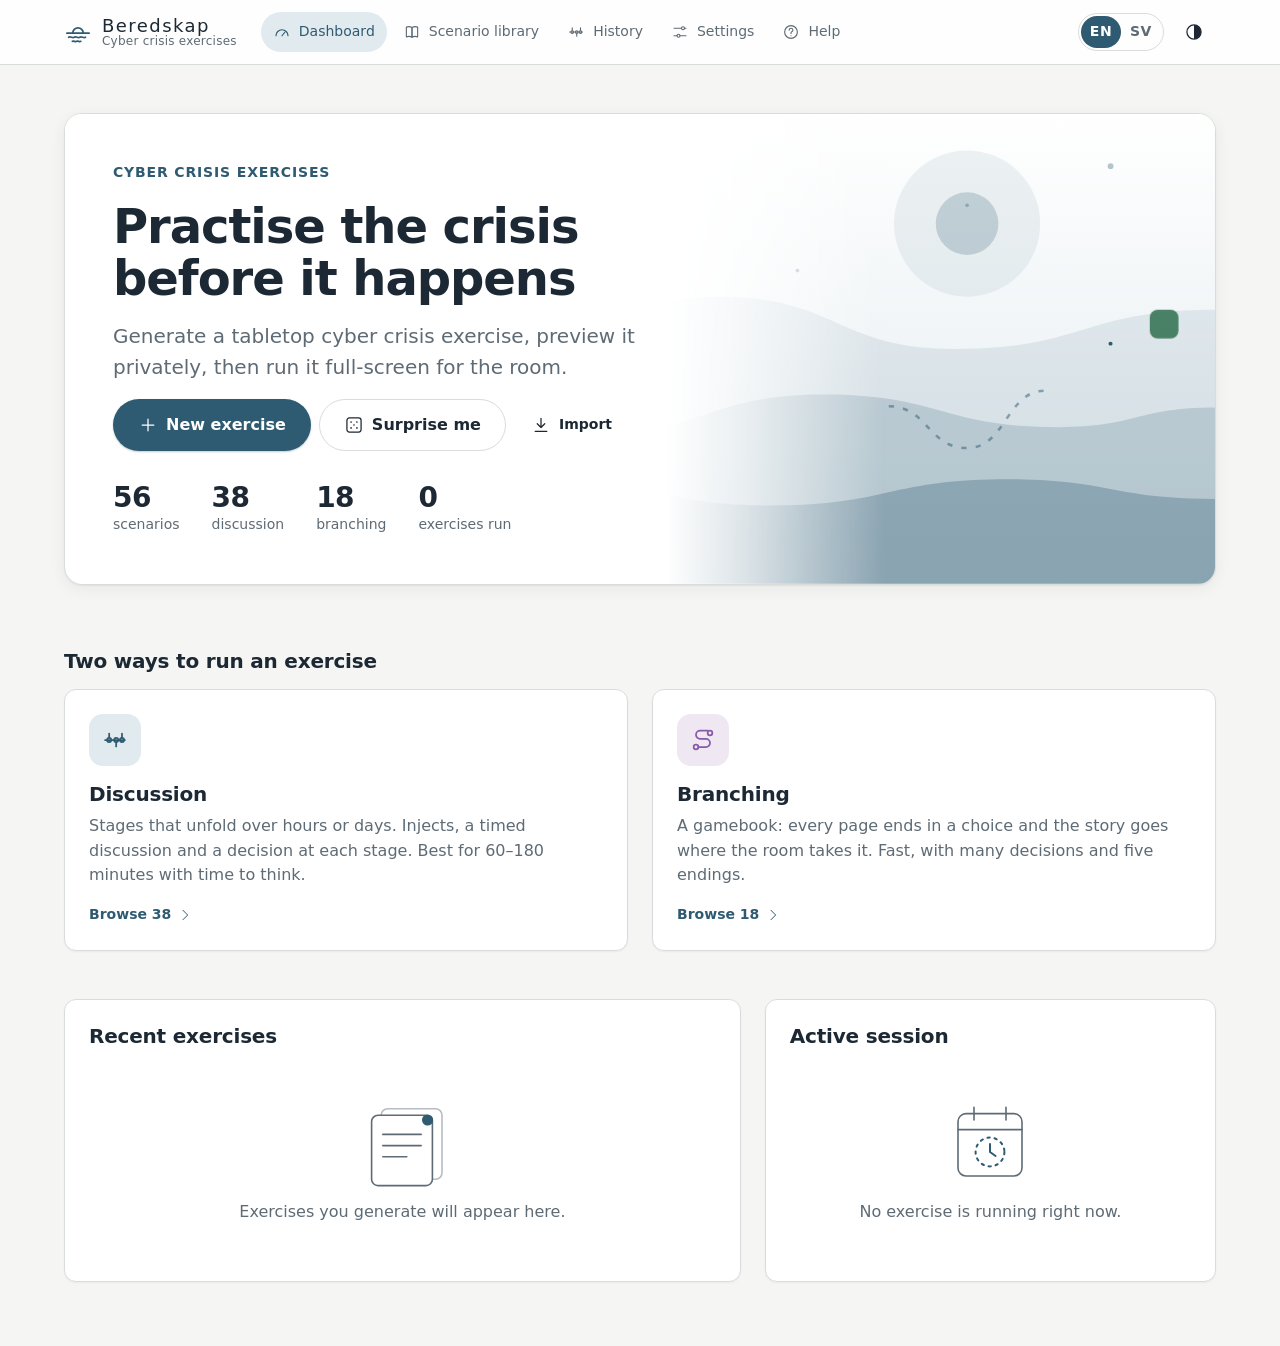
==== index.html @ bc83d60b "Add s38 "Protect the Source" (news media) Four days before an investigation runs, spyware that neede" ====
<!doctype html>
<!--
  index.html — Beredskap app shell. Classic <script> tags in dependency order so
  the app runs unchanged from file:// and from any static host. No network calls:
  the Content-Security-Policy below forbids them (connect-src 'none').
-->
<html lang="en" data-theme="system">
<head>
  <meta charset="utf-8">
  <meta name="viewport" content="width=device-width, initial-scale=1">
  <meta http-equiv="Content-Security-Policy"
        content="default-src 'none'; script-src 'self'; style-src 'self'; img-src 'self' data: blob:; connect-src 'none'; base-uri 'none'; form-action 'none'">
  <meta name="color-scheme" content="light dark">
  <title>Beredskap</title>
  <link rel="icon" href="favicon.svg" type="image/svg+xml">
  <link rel="stylesheet" href="css/tokens.css">
  <link rel="stylesheet" href="css/app.css">
  <link rel="stylesheet" href="css/stage.css">
  <link rel="stylesheet" href="css/presenter.css">
  <link rel="stylesheet" href="css/print.css" media="print">
</head>
<body>
  <a id="skip-link" class="skip-link" href="#main">Skip to content</a>
  <header id="app-header" class="app-header"></header>
  <div id="storage-banner" class="banner banner--warn" role="alert" hidden></div>
  <main id="main" class="main" tabindex="-1"></main>

  <!-- core -->
  <script src="js/core/namespace.js"></script>
  <script src="js/core/store.js"></script>
  <script src="js/core/rng.js"></script>
  <script src="js/core/i18n.js"></script>
  <script src="js/core/theme.js"></script>
  <script src="js/core/dom.js"></script>
  <!-- data -->
  <script src="js/data/options.js"></script>
  <script src="js/data/roles.js"></script>
  <script src="js/data/environments.js"></script>
  <script src="js/data/names.js"></script>
  <script src="js/data/sectors.js"></script>
  <script src="js/data/frameworks.js"></script>
  <script src="js/data/complications.js"></script>
  <script src="js/data/help.js"></script>
  <!-- engine -->
  <script src="js/engine/template.js"></script>
  <script src="js/engine/pacing.js"></script>
  <script src="js/engine/slides.js"></script>
  <script src="js/engine/branching.js"></script>
  <script src="js/engine/validator.js"></script>
  <script src="js/engine/generator.js"></script>
  <script src="js/engine/session.js"></script>
  <script src="js/engine/edit.js"></script>
  <script src="js/engine/custom.js"></script>
  <!-- graphics -->
  <script src="js/graphics/icons.js"></script>
  <script src="js/graphics/charts.js"></script>
  <script src="js/graphics/routemap.js"></script>
  <script src="js/graphics/illustrations.js"></script>
  <script src="js/graphics/artefacts.js"></script>
  <script src="js/graphics/artwork.js"></script>
  <!-- io -->
  <script src="js/io/export.js"></script>
  <script src="js/io/import.js"></script>
  <script src="js/io/print.js"></script>
  <!-- scenarios -->
  <script src="js/scenarios/_registry.js"></script>
  <script src="js/scenarios/_helpers.js"></script>
  <script src="js/scenarios/s01-ransomware-vpn.js"></script>
  <script src="js/scenarios/s02-bec-invoice.js"></script>
  <script src="js/scenarios/s03-ddos-smokescreen.js"></script>
  <script src="js/scenarios/s04-insider-departing-admin.js"></script>
  <script src="js/scenarios/s05-supply-chain-update.js"></script>
  <script src="js/scenarios/s06-cloud-storage-leak.js"></script>
  <script src="js/scenarios/s07-mfa-fatigue-aitm.js"></script>
  <script src="js/scenarios/s08-wiper-disguised.js"></script>
  <script src="js/scenarios/s09-datacenter-outage.js"></script>
  <script src="js/scenarios/s10-msp-compromise.js"></script>
  <script src="js/scenarios/s11-ot-manufacturing.js"></script>
  <script src="js/scenarios/s12-benign-or-breach.js"></script>
  <script src="js/scenarios/s13-deepfake-executive.js"></script>
  <script src="js/scenarios/s14-cicd-pipeline.js"></script>
  <script src="js/scenarios/s15-hacktivist-doxxing.js"></script>
  <script src="js/scenarios/s16-three-fires.js"></script>
  <script src="js/scenarios/s17-healthcare-ransomware.js"></script>
  <script src="js/scenarios/s18-dns-hijack.js"></script>
  <script src="js/scenarios/s19-zero-day-edge.js"></script>
  <script src="js/scenarios/s20-perfect-storm.js"></script>
  <script src="js/scenarios/s21-cloud-tenant-wipe.js"></script>
  <script src="js/scenarios/s22-physical-intrusion.js"></script>
  <script src="js/scenarios/s23-researcher-disclosure.js"></script>
  <script src="js/scenarios/s24-acquisition-compromise.js"></script>
  <script src="js/scenarios/s25-certificate-expiry.js"></script>
  <script src="js/scenarios/b01-lost-laptop.js"></script>
  <script src="js/scenarios/b02-saas-payroll.js"></script>
  <script src="js/scenarios/b03-api-scraping.js"></script>
  <script src="js/scenarios/b04-social-hijack.js"></script>
  <script src="js/scenarios/b05-chatbot-injection.js"></script>
  <script src="js/scenarios/b06-data-extortion.js"></script>
  <script src="js/scenarios/b07-pos-malware.js"></script>
  <script src="js/scenarios/b08-water-remote.js"></script>
  <script src="js/scenarios/b09-sim-swap.js"></script>
  <script src="js/scenarios/b10-storm-outage.js"></script>
  <script src="js/scenarios/s26-shadow-ai.js"></script>
  <script src="js/scenarios/s27-whistleblower.js"></script>
  <script src="js/scenarios/s28-quiet-dba.js"></script>
  <script src="js/scenarios/s29-cloud-cryptomining.js"></script>
  <script src="js/scenarios/s30-npm-package.js"></script>
  <script src="js/scenarios/s31-browser-extension.js"></script>
  <script src="js/scenarios/s32-supplier-ransomware.js"></script>
  <script src="js/scenarios/s33-cloud-region.js"></script>
  <script src="js/scenarios/s34-time-sync.js"></script>
  <script src="js/scenarios/s35-grey-zone.js"></script>
  <script src="js/scenarios/s36-claims-fraud.js"></script>
  <script src="js/scenarios/s37-underwriting-ai.js"></script>
  <script src="js/scenarios/s38-source-protection.js"></script>
  <script src="js/scenarios/b11-reply-all.js"></script>
  <script src="js/scenarios/b12-logic-bomb.js"></script>
  <script src="js/scenarios/b13-gpu-lab.js"></script>
  <script src="js/scenarios/b14-dependency-confusion.js"></script>
  <script src="js/scenarios/b15-oauth-consent.js"></script>
  <script src="js/scenarios/b16-restore-day.js"></script>
  <script src="js/scenarios/b17-ai-agent.js"></script>
  <script src="js/scenarios/b18-insurer-ransomware.js"></script>
  <!-- ui -->
  <script src="js/ui/router.js"></script>
  <script src="js/ui/sync.js"></script>
  <script src="js/ui/dialog.js"></script>
  <script src="js/ui/components.js"></script>
  <script src="js/ui/dashboard.js"></script>
  <script src="js/ui/library.js"></script>
  <script src="js/ui/wizard.js"></script>
  <script src="js/ui/settings.js"></script>
  <script src="js/ui/help.js"></script>
  <script src="js/ui/facilitation.js"></script>
  <script src="js/ui/history.js"></script>
  <script src="js/ui/editor.js"></script>
  <script src="js/ui/builder.js"></script>
  <script src="js/ui/custom-slide.js"></script>
  <script src="js/ui/stage.js"></script>
  <script src="js/ui/presenter.js"></script>
  <script src="js/ui/debrief.js"></script>
  <!-- boot -->
  <script src="js/app.js"></script>
</body>
</html>
---- css/tokens.css ----
/*
 * tokens.css — Design tokens for the "Nordic" design system: colours (light and
 * dark), spacing, type scale, radii, motion.
 *
 * Themes apply to any [data-theme] scope, not just :root, so the operator UI
 * (<html data-theme>) and the stage root (its own data-theme) are independent.
 * "system" follows prefers-color-scheme; the dark media block is guarded by
 * :not([data-theme="light"]) so an explicit light choice always wins.
 */

/* ---- Theme-independent tokens ---------------------------------------------- */
:root {
  --font: "Inter", "Segoe UI Variable", "Segoe UI", system-ui, -apple-system, "Helvetica Neue", Arial, sans-serif;
  --font-mono: ui-monospace, "Cascadia Mono", "SF Mono", Menlo, Consolas, monospace;

  /* Operator type scale: 14 / 16 / 20 / 28 / 40 */
  --fs-sm: 14px;
  --fs-md: 16px;
  --fs-lg: 20px;
  --fs-xl: 28px;
  --fs-2xl: 40px;

  /* 8px spacing grid (with one half step for tight UI) */
  --s-half: 4px;
  --s1: 8px;
  --s2: 16px;
  --s3: 24px;
  --s4: 32px;
  --s5: 48px;
  --s6: 64px;

  --radius: 12px;
  --radius-sm: 8px;
  --radius-lg: 18px;
  --radius-pill: 999px;

  --hairline: 1px;
  --focus-ring: 2px;

  /* Motion: three durations, one standard and one emphasised easing. */
  --dur: 240ms;
  --dur-1: 120ms;
  --dur-2: 200ms;
  --dur-3: 320ms;
  --ease: cubic-bezier(0.2, 0.7, 0.2, 1);
  --ease-emph: cubic-bezier(0.16, 1, 0.3, 1);

  --content-max: 1200px;
}

/* ---- Light (default) ---------------------------------------------------------- */
:root,
[data-theme="light"],
[data-theme="system"] {
  color-scheme: light;
  --bg: #F5F6F3;
  --surface: #FFFFFF;
  --surface-2: #ECEDE8;
  --ink: #1C2833;
  --ink-muted: #5E6B75;
  --line: #D8DDDC;
  --line-strong: #7C878F; /* form-control borders: >= 3:1 on every surface (WCAG 1.4.11) */
  --accent: #2F5B72;
  --ok: #2E6E4E;
  --warn: #8B6009;
  --danger: #A8362B;
  --info: #56678C;

  /* Text placed ON a filled accent/semantic surface */
  --on-accent: #FFFFFF;
  /* Soft tints for badges and notices (derived, low-chroma) */
  --accent-soft: #E1EAEE;
  --ok-soft: #E0EDE5;
  --warn-soft: #F4EAD5;
  --danger-soft: #F4E1DE;
  --info-soft: #E4E8F1;

  /* Categorical series (data identity; never status). Validated with the dataviz
     palette checker against #FFFFFF and #F5F6F3: lightness, chroma, CVD ΔE ≥ 8, contrast. */
  --series-1: #2A6CB0;
  --series-2: #C2672B;
  --series-3: #0F9080;
  --series-4: #8A5AA8;

  --shadow: 0 1px 2px rgba(28, 40, 51, 0.06), 0 4px 16px rgba(28, 40, 51, 0.06);
  --shadow-sm: 0 1px 2px rgba(28, 40, 51, 0.05);
  --shadow-lift: 0 2px 4px rgba(28, 40, 51, 0.06), 0 12px 28px rgba(28, 40, 51, 0.10);
}

/* ---- Dark (explicit) ------------------------------------------------------------ */
[data-theme="dark"] {
  color-scheme: dark;
  --bg: #11161B;
  --surface: #18222B;
  --surface-2: #202D38;
  --ink: #EEF2F5;
  --ink-muted: #A3B0BA;
  --line: #33424E;
  --line-strong: #6E7F8C;
  --accent: #85B7CF;
  --ok: #8DC0A0;
  --warn: #E0B160;
  --danger: #E8807A;
  --info: #A6B6D8;

  --on-accent: #11161B;
  --accent-soft: #1F3542;
  --ok-soft: #1E3329;
  --warn-soft: #3A3020;
  --danger-soft: #3D2524;
  --info-soft: #262F43;

  /* Categorical series, stepped for the dark surfaces #18222B and #11161B (validated). */
  --series-1: #4A8BD0;
  --series-2: #CC6F38;
  --series-3: #1E9E8C;
  --series-4: #9C70C4;

  --shadow: 0 1px 2px rgba(0, 0, 0, 0.3), 0 4px 16px rgba(0, 0, 0, 0.25);
  --shadow-sm: 0 1px 2px rgba(0, 0, 0, 0.25);
  --shadow-lift: 0 2px 4px rgba(0, 0, 0, 0.3), 0 14px 32px rgba(0, 0, 0, 0.35);
}

/* ---- Dark (system preference) ------------------------------------------------------ */
@media (prefers-color-scheme: dark) {
  :root:not([data-theme="light"]),
  [data-theme="system"] {
    color-scheme: dark;
    --bg: #11161B;
    --surface: #18222B;
    --surface-2: #202D38;
    --ink: #EEF2F5;
    --ink-muted: #A3B0BA;
    --line: #33424E;
    --line-strong: #6E7F8C;
    --accent: #85B7CF;
    --ok: #8DC0A0;
    --warn: #E0B160;
    --danger: #E8807A;
    --info: #A6B6D8;

    --on-accent: #11161B;
    --accent-soft: #1F3542;
    --ok-soft: #1E3329;
    --warn-soft: #3A3020;
    --danger-soft: #3D2524;
    --info-soft: #262F43;

  /* Categorical series, stepped for the dark surfaces #18222B and #11161B (validated). */
  --series-1: #4A8BD0;
  --series-2: #CC6F38;
  --series-3: #1E9E8C;
  --series-4: #9C70C4;

    --shadow: 0 1px 2px rgba(0, 0, 0, 0.3), 0 4px 16px rgba(0, 0, 0, 0.25);
    --shadow-sm: 0 1px 2px rgba(0, 0, 0, 0.25);
    --shadow-lift: 0 2px 4px rgba(0, 0, 0, 0.3), 0 14px 32px rgba(0, 0, 0, 0.35);
  }
}

@media (prefers-reduced-motion: reduce) {
  :root {
    --dur: 0ms;
    --dur-1: 0ms;
    --dur-2: 0ms;
    --dur-3: 0ms;
  }
}
---- css/app.css ----
/*
 * app.css — Operator UI: base, shell, layout, components (buttons, cards,
 * badges, forms, segmented controls, dialogs, toasts) and the views built so far.
 * Uses tokens from tokens.css only; no hard-coded colours.
 */

/* ---- Base ------------------------------------------------------------------------ */
*,
*::before,
*::after {
  box-sizing: border-box;
}

html {
  -webkit-text-size-adjust: 100%;
}

/* Component display rules must never defeat the hidden attribute. */
[hidden] {
  display: none !important;
}

body {
  margin: 0;
  min-height: 100vh;
  background: var(--bg);
  color: var(--ink);
  font-family: var(--font);
  font-size: var(--fs-md);
  line-height: 1.55;
  -webkit-font-smoothing: antialiased;
  text-rendering: optimizeLegibility;
}

h1,
h2,
h3 {
  margin: 0;
  font-weight: 600;
  line-height: 1.2;
  letter-spacing: -0.01em;
}
h1 { font-size: var(--fs-2xl); font-weight: 650; letter-spacing: -0.022em; line-height: 1.1; }
h2 { font-size: var(--fs-lg); }
h3 { font-size: var(--fs-md); }

p { margin: 0; }

a {
  color: var(--accent);
}

:focus-visible {
  outline: var(--focus-ring) solid var(--accent);
  outline-offset: 2px;
}
h1:focus { outline: none; } /* programmatic focus after navigation only */

.sprite {
  position: absolute;
  width: 0;
  height: 0;
  overflow: hidden;
}

.icon {
  flex: none;
  fill: none;
  stroke: currentColor;
  stroke-width: 1.5;
  stroke-linecap: round;
  stroke-linejoin: round;
  vertical-align: middle;
}

.sr-only {
  position: absolute;
  width: 1px;
  height: 1px;
  padding: 0;
  margin: -1px;
  overflow: hidden;
  clip: rect(0 0 0 0);
  white-space: nowrap;
  border: 0;
}

.muted { color: var(--ink-muted); }
.small { font-size: var(--fs-sm); }
.mono { font-family: var(--font-mono); font-size: 0.92em; }
.lead { font-size: var(--fs-lg); color: var(--ink-muted); max-width: 70ch; }
.eyebrow {
  font-size: var(--fs-sm);
  font-weight: 600;
  letter-spacing: 0.06em;
  text-transform: uppercase;
  color: var(--ink-muted);
}
.tabular { font-variant-numeric: tabular-nums; }

/* ---- Skip link & banner ---------------------------------------------------------------- */
.skip-link {
  position: absolute;
  left: var(--s2);
  top: -100px;
  z-index: 100;
  padding: var(--s1) var(--s2);
  background: var(--accent);
  color: var(--on-accent);
  border-radius: var(--radius-sm);
}
.skip-link:focus { top: var(--s1); }

.banner {
  display: flex;
  gap: var(--s1);
  align-items: center;
  padding: var(--s1) var(--s3);
  font-size: var(--fs-sm);
}
.banner--warn {
  background: var(--warn-soft);
  color: var(--ink);
  border-bottom: var(--hairline) solid var(--warn);
}
.banner--warn .icon { color: var(--warn); }

/* ---- Shell ---------------------------------------------------------------------------- */
.app-header {
  position: sticky;
  top: 0;
  z-index: 10;
  background: color-mix(in srgb, var(--surface) 88%, transparent);
  -webkit-backdrop-filter: saturate(1.4) blur(10px);
  backdrop-filter: saturate(1.4) blur(10px);
  border-bottom: var(--hairline) solid var(--line);
}
.app-header__inner {
  display: flex;
  align-items: center;
  gap: var(--s3);
  max-width: var(--content-max);
  margin: 0 auto;
  padding: var(--s1) var(--s3);
  min-height: 64px;
}
.app-header__tools {
  display: flex;
  align-items: center;
  gap: var(--s1);
  margin-left: auto;
}

.wordmark {
  display: flex;
  align-items: center;
  gap: 10px;
  color: var(--ink);
  text-decoration: none;
}
.wordmark__mark { color: var(--accent); }
.wordmark__text { display: flex; flex-direction: column; line-height: 1.1; }
.wordmark__name {
  font-weight: 500;
  font-size: 18px;
  letter-spacing: 0.08em;
}
.wordmark__tagline { font-size: 12px; color: var(--ink-muted); letter-spacing: 0.02em; }

.nav ul {
  display: flex;
  gap: var(--s-half);
  margin: 0;
  padding: 0;
  list-style: none;
}
.nav__link {
  display: inline-flex;
  align-items: center;
  gap: var(--s1);
  min-height: 40px;
  padding: 0 12px;
  border-radius: var(--radius-pill);
  color: var(--ink-muted);
  font-size: var(--fs-sm);
  font-weight: 500;
  text-decoration: none;
  white-space: nowrap;
  transition: background var(--dur) var(--ease), color var(--dur) var(--ease);
}
.nav__link:hover { background: var(--surface-2); color: var(--ink); }
.nav__link[aria-current="page"] { background: var(--accent-soft); color: var(--accent); }

.lang-switch {
  display: inline-flex;
  border: var(--hairline) solid var(--line);
  border-radius: var(--radius-pill);
  padding: 2px;
}
.lang-switch__btn {
  min-width: 40px;
  min-height: 32px;
  border: 0;
  border-radius: var(--radius-pill);
  background: transparent;
  color: var(--ink-muted);
  font: inherit;
  font-size: var(--fs-sm);
  font-weight: 600;
  letter-spacing: 0.04em;
  cursor: pointer;
}
.lang-switch__btn[aria-pressed="true"] { background: var(--accent); color: var(--on-accent); }

.save-status {
  display: inline-flex;
  align-items: center;
  gap: var(--s-half);
  margin-right: var(--s1);
  font-size: var(--fs-sm);
  color: var(--ink-muted);
  font-variant-numeric: tabular-nums;
}
.save-status[data-tone="ok"] .icon { color: var(--ok); }
.save-status[data-tone="warn"],
.save-status[data-tone="danger"] { color: var(--danger); }

.main {
  max-width: var(--content-max);
  margin: 0 auto;
  padding: var(--s5) var(--s3) var(--s6);
}
.main:focus { outline: none; }

body.is-bare .app-header,
body.is-bare .skip-link { display: none; }
body.is-bare .main { max-width: none; padding: 0; }

/* ---- Layout -------------------------------------------------------------------------- */
.page-header {
  display: flex;
  flex-wrap: wrap;
  align-items: flex-end;
  justify-content: space-between;
  gap: var(--s3);
  margin-bottom: var(--s4);
}
.page-header__text { display: grid; gap: var(--s1); }
.page-header__actions { display: flex; gap: var(--s1); flex-wrap: wrap; }

.grid { display: grid; gap: var(--s3); }
.grid--dashboard { grid-template-columns: 3fr 2fr; }
.grid--two { grid-template-columns: repeat(auto-fit, minmax(min(340px, 100%), 1fr)); align-items: start; }
.grid--overview { grid-template-columns: repeat(auto-fit, minmax(min(440px, 100%), 1fr)); align-items: start; }
.grid--cards { grid-template-columns: repeat(auto-fill, minmax(min(340px, 100%), 1fr)); }
.card--wide { grid-column: 1 / -1; }

.stack { display: grid; gap: var(--s2); }
.stack-sm { display: grid; gap: var(--s1); }
.actions { display: flex; flex-wrap: wrap; gap: var(--s1); align-items: center; }

/* ---- Cards ---------------------------------------------------------------------------- */
.card {
  display: grid;
  gap: var(--s2);
  align-content: start;
  padding: var(--s3);
  background: var(--surface);
  border: var(--hairline) solid var(--line);
  border-radius: var(--radius);
  box-shadow: var(--shadow-sm);
}
.card--hero { box-shadow: var(--shadow); }

.empty {
  display: grid;
  justify-items: center;
  gap: var(--s1);
  padding: var(--s4) var(--s2);
  color: var(--ink-muted);
  text-align: center;
}

.list { list-style: none; margin: 0; padding: 0; }
.list__item {
  display: flex;
  align-items: center;
  justify-content: space-between;
  gap: var(--s2);
  padding: 12px 0;
  border-top: var(--hairline) solid var(--line);
}
.list__item:first-child { border-top: 0; }
.list__main { display: grid; gap: 2px; min-width: 0; }
.list__title { font-weight: 500; }

.bullets { margin: 0; padding-left: 1.2em; display: grid; gap: var(--s-half); }

.resume { display: flex; justify-content: space-between; align-items: center; gap: var(--s2); }
.resume__title { font-weight: 500; }

/* ---- Buttons ---------------------------------------------------------------------------- */
.btn {
  display: inline-flex;
  align-items: center;
  justify-content: center;
  gap: var(--s1);
  min-height: 44px; /* touch target */
  padding: 0 var(--s2);
  border: var(--hairline) solid transparent;
  border-radius: var(--radius-pill);
  font: inherit;
  font-size: var(--fs-sm);
  font-weight: 600;
  text-decoration: none;
  cursor: pointer;
  transition: background var(--dur) var(--ease), border-color var(--dur) var(--ease), color var(--dur) var(--ease);
}
.btn:disabled { opacity: 0.5; cursor: not-allowed; }
.btn--primary { background: var(--accent); color: var(--on-accent); }
.btn--primary:hover:not(:disabled) { filter: brightness(1.08); }
.btn--secondary { background: var(--surface); color: var(--ink); border-color: var(--line); }
.btn--secondary:hover:not(:disabled) { background: var(--surface-2); }
.btn--ghost { background: transparent; color: var(--ink); }
.btn--ghost:hover:not(:disabled) { background: var(--surface-2); }
.btn--danger { background: var(--surface); color: var(--danger); border-color: var(--danger); }
.btn--danger:hover:not(:disabled) { background: var(--danger-soft); }
.btn--icon { width: 44px; padding: 0; }
.btn--sm { min-height: 36px; padding: 0 12px; }
.btn--sm.btn--icon { width: 36px; padding: 0; }
/* Instant tooltip for icon-only buttons: the label from data-tip, on mouse hover and keyboard focus.
   display:none when idle so it never adds scrollable overflow. */
.btn[data-tip] { position: relative; }
.btn[data-tip]::after {
  content: attr(data-tip);
  display: none;
  position: absolute;
  bottom: calc(100% + 8px);
  left: 50%;
  transform: translateX(-50%);
  z-index: 30;
  padding: 5px 10px;
  border-radius: var(--radius-sm);
  background: var(--ink);
  color: var(--bg);
  font-size: var(--fs-sm);
  font-weight: 500;
  line-height: 1.3;
  white-space: nowrap;
  pointer-events: none;
  box-shadow: var(--shadow-sm);
}
.btn[data-tip]:hover::after, .btn[data-tip]:focus-visible::after { display: block; }
.btn[data-tip]:disabled:hover::after { opacity: 0.9; }
/* Keep the tooltip inside the row at the end of a button group. */
.btn[data-tip]:last-child::after { left: auto; right: 0; transform: none; }
.btn--danger-hover:hover { color: var(--danger); }
.btn--lg { min-height: 52px; padding: 0 var(--s3); font-size: var(--fs-md); }

/* ---- Badges ------------------------------------------------------------------------------- */
.badges { display: flex; flex-wrap: wrap; gap: 6px; }
.badge {
  display: inline-flex;
  align-items: center;
  gap: var(--s-half);
  padding: 2px 10px;
  border-radius: var(--radius-pill);
  font-size: 12px;
  font-weight: 600;
  line-height: 20px;
  background: var(--surface-2);
  color: var(--ink-muted);
}
.badge--accent { background: var(--accent-soft); color: var(--accent); }
.badge--ok { background: var(--ok-soft); color: var(--ok); }
.badge--warn { background: var(--warn-soft); color: var(--warn); }
.badge--danger { background: var(--danger-soft); color: var(--danger); }
.badge--info { background: var(--info-soft); color: var(--info); }

.notice {
  padding: 12px var(--s2);
  border-radius: var(--radius-sm);
  border-left: 3px solid var(--line);
  background: var(--surface-2);
}
.notice--warn { border-left-color: var(--warn); background: var(--warn-soft); }

/* ---- Forms -------------------------------------------------------------------------------- */
.field { display: grid; gap: 6px; align-content: start; min-width: 0; }
.field--grow { flex: 1 1 260px; }
.field__label { font-size: var(--fs-sm); font-weight: 600; color: var(--ink); padding: 0; }
.field__hint { font-size: var(--fs-sm); color: var(--ink-muted); }

.input {
  width: 100%;
  min-height: 44px;
  padding: 0 12px;
  background: var(--surface);
  color: var(--ink);
  border: var(--hairline) solid var(--line-strong);
  border-radius: var(--radius-sm);
  font: inherit;
}
.input:hover { border-color: var(--ink-muted); }
.input:focus-visible { outline-offset: 0; border-color: var(--accent); }
.input--sm { min-height: 36px; font-size: var(--fs-sm); }
select.input { padding-right: 32px; }

.toolbar {
  display: flex;
  flex-wrap: wrap;
  gap: var(--s2);
  align-items: end;
  margin-bottom: var(--s3);
}
.toolbar .field:not(.field--grow) { flex: 0 1 240px; }

.form-section > h2 { margin-bottom: var(--s-half); }
.form-grid {
  display: grid;
  grid-template-columns: repeat(auto-fit, minmax(min(280px, 100%), 1fr));
  gap: var(--s3);
  align-items: start;
}

fieldset { margin: 0; padding: 0; border: 0; min-width: 0; }
.fieldset { display: grid; gap: var(--s1); padding-top: var(--s1); }
.segmented-field { display: grid; gap: 6px; }

.segmented {
  display: inline-flex;
  flex-wrap: wrap;
  gap: var(--s-half);
  padding: var(--s-half);
  background: var(--surface-2);
  border-radius: var(--radius);
  justify-self: start;
}
.segmented--wrap { display: grid; grid-template-columns: repeat(auto-fit, minmax(min(180px, 100%), 1fr)); justify-self: stretch; }
.segmented__option { position: relative; display: flex; }
.segmented__option input {
  position: absolute;
  opacity: 0;
  inset: 0;
  margin: 0;
  cursor: pointer;
}
.segmented__label {
  display: grid;
  gap: 2px;
  align-content: center;
  width: 100%;
  min-height: 40px;
  padding: 6px 14px;
  border-radius: var(--radius-sm);
  font-size: var(--fs-sm);
  font-weight: 500;
  color: var(--ink-muted);
  transition: background var(--dur) var(--ease), color var(--dur) var(--ease);
}
.segmented__label small { font-size: 12px; font-weight: 400; }
.segmented__option input:checked + .segmented__label {
  background: var(--surface);
  color: var(--ink);
  box-shadow: inset 0 0 0 var(--hairline) var(--line), var(--shadow);
}
.segmented__option input:checked + .segmented__label > span:first-child::before {
  content: "";
  display: inline-block;
  width: 6px;
  height: 6px;
  margin-right: 8px;
  vertical-align: middle;
  border-radius: 50%;
  background: var(--accent); /* plus weight/contrast change: state is not colour-only */
}
.segmented__option input:focus-visible + .segmented__label {
  outline: var(--focus-ring) solid var(--accent);
  outline-offset: 1px;
}

.check {
  display: inline-flex;
  align-items: flex-start;
  gap: 10px;
  min-height: 32px;
  padding: 4px 0;
  cursor: pointer;
}
.check input {
  width: 18px;
  height: 18px;
  margin: 2px 0 0;
  accent-color: var(--accent);
  flex: none;
}
.check-row { display: flex; flex-wrap: wrap; gap: var(--s1) var(--s3); }

.role-grid {
  display: grid;
  grid-template-columns: repeat(auto-fill, minmax(min(260px, 100%), 1fr));
  gap: var(--s-half) var(--s3);
}
.role-row { display: grid; gap: var(--s-half); align-content: start; }

.range-row { display: flex; align-items: center; gap: var(--s2); }
.range { flex: 1; accent-color: var(--accent); min-height: 44px; }
.range-value {
  min-width: 2.5ch;
  font-size: var(--fs-xl);
  font-weight: 600;
  font-variant-numeric: tabular-nums;
  text-align: right;
}

.inline-add { display: flex; flex-wrap: wrap; gap: var(--s1); align-items: end; }
.inline-add > .input { flex: 1 1 200px; }

.chip-list { display: flex; flex-wrap: wrap; gap: var(--s1); margin: 0; padding: 0; list-style: none; }
.chip {
  display: inline-flex;
  align-items: center;
  gap: var(--s-half);
  padding-left: 12px;
  border: var(--hairline) solid var(--line);
  border-radius: var(--radius-pill);
  font-size: var(--fs-sm);
  background: var(--surface-2);
}

/* ---- Wizard -------------------------------------------------------------------------------- */
.wizard { display: grid; gap: var(--s3); }
.advanced > summary {
  display: flex;
  align-items: center;
  justify-content: space-between;
  list-style: none;
  cursor: pointer;
  min-height: 44px;
}
.advanced > summary::-webkit-details-marker { display: none; }
.advanced__chevron { transition: transform var(--dur) var(--ease); color: var(--ink-muted); }
.advanced[open] .advanced__chevron { transform: rotate(180deg); }
.advanced[open] > summary { margin-bottom: var(--s1); }
.wizard__footer {
  position: sticky;
  bottom: 0;
  display: flex;
  justify-content: flex-end;
  padding: var(--s2) 0;
  background: linear-gradient(to top, var(--bg) 70%, transparent);
}

/* ---- Library -------------------------------------------------------------------------------- */
.results { display: grid; gap: var(--s2); }
.scenario-card { grid-template-rows: auto auto auto 1fr auto auto; }
.scenario-card__head { display: flex; gap: var(--s2); align-items: flex-start; }
.scenario-card__title { font-size: var(--fs-lg); margin-bottom: var(--s1); }
.scenario-card__summary { color: var(--ink-muted); }
.emblem {
  display: grid;
  place-items: center;
  flex: none;
  width: 56px;
  height: 56px;
  border-radius: 50%;
  background: var(--accent-soft);
  color: var(--accent);
}

/* ---- Dialogs -------------------------------------------------------------------------------- */
.dialog {
  width: min(520px, calc(100vw - 32px));
  max-height: calc(100vh - 64px);
  padding: 0;
  border: var(--hairline) solid var(--line);
  border-radius: var(--radius);
  background: var(--surface);
  color: var(--ink);
  box-shadow: var(--shadow);
}
.dialog--wide { width: min(760px, calc(100vw - 32px)); }
.dialog::backdrop { background: rgba(17, 22, 27, 0.45); }
.dialog__header {
  display: flex;
  justify-content: space-between;
  align-items: center;
  gap: var(--s2);
  padding: var(--s2) var(--s2) var(--s1) var(--s3);
}
.dialog__body { padding: var(--s1) var(--s3) var(--s2); overflow: auto; }
.dialog__footer {
  display: flex;
  flex-wrap: wrap;
  justify-content: flex-end;
  gap: var(--s1);
  padding: var(--s2) var(--s3);
  border-top: var(--hairline) solid var(--line);
}

/* ---- Toasts -------------------------------------------------------------------------------- */
.toasts {
  position: fixed;
  right: var(--s3);
  bottom: var(--s3);
  z-index: 50;
  display: grid;
  gap: var(--s1);
  max-width: min(420px, calc(100vw - 48px));
}
.toast {
  display: flex;
  gap: var(--s1);
  align-items: flex-start;
  padding: 12px var(--s2);
  background: var(--surface);
  color: var(--ink);
  border: var(--hairline) solid var(--line);
  border-left: 3px solid var(--info);
  border-radius: var(--radius-sm);
  box-shadow: var(--shadow);
  font-size: var(--fs-sm);
  animation: toast-in var(--dur) var(--ease);
  transition: opacity var(--dur) var(--ease), transform var(--dur) var(--ease);
}
.toast.is-leaving { opacity: 0; transform: translateY(8px); }
.toast--ok { border-left-color: var(--ok); }
.toast--ok .icon { color: var(--ok); }
.toast--warn { border-left-color: var(--warn); }
.toast--warn .icon { color: var(--warn); }
.toast--danger { border-left-color: var(--danger); }
.toast--danger .icon { color: var(--danger); }
.toast--info .icon { color: var(--info); }

@keyframes toast-in {
  from { opacity: 0; transform: translateY(8px); }
  to { opacity: 1; transform: none; }
}

/* ---- Responsive -------------------------------------------------------------------------------- */
@media (max-width: 1080px) {
  .app-header__inner { flex-wrap: wrap; gap: var(--s1) var(--s2); }
  .nav { order: 3; width: 100%; overflow-x: auto; }
  .grid--dashboard { grid-template-columns: 1fr; }
}
/* Icons only once the labelled menu no longer fits on one row (the labels stay for screen readers). */
@media (max-width: 720px) {
  .nav__link span { position: absolute; width: 1px; height: 1px; overflow: hidden; clip: rect(0 0 0 0); }
}
@media (max-width: 560px) {
  h1 { font-size: var(--fs-xl); }
  .main { padding: var(--s3) var(--s2) var(--s5); }
  .grid--cards, .grid--two { grid-template-columns: 1fr; }
  .wordmark__tagline { display: none; }
}

@media (prefers-reduced-motion: reduce) {
  *, *::before, *::after {
    animation-duration: 0ms !important;
    animation-delay: 0ms !important;
    transition-duration: 0ms !important;
  }
}

/* ---- Exercise preview (editor) ---------------------------------------------------------- */
.section-title { margin-top: var(--s2); }
.notice { display: flex; gap: var(--s1); align-items: flex-start; }
.notice--danger { display: block; border-left-color: var(--danger); background: var(--danger-soft); }
.notice--ok { border-left-color: var(--ok); background: var(--ok-soft); }
.notice--ok .icon { color: var(--ok); }
.notice__title { display: flex; gap: var(--s1); align-items: center; font-weight: 600; margin-bottom: var(--s1); }
.notice__title .icon { color: var(--danger); }

.kv { display: grid; grid-template-columns: max-content 1fr; gap: 6px var(--s2); margin: 0; }
.kv dt { color: var(--ink-muted); font-size: var(--fs-sm); }
.kv dd { margin: 0; }

.table-wrap { overflow-x: auto; }
.table { width: 100%; border-collapse: collapse; font-size: var(--fs-sm); }
.table th { text-align: left; font-weight: 600; color: var(--ink-muted); padding: 8px; border-bottom: var(--hairline) solid var(--line); }
.table td { padding: 8px; border-bottom: var(--hairline) solid var(--line); vertical-align: middle; }
.avatar {
  display: inline-grid;
  place-items: center;
  width: 28px;
  height: 28px;
  border-radius: 50%;
  background: var(--accent-soft);
  color: var(--accent);
  font-size: 11px;
  font-weight: 700;
  letter-spacing: 0.02em;
}

.pacing { list-style: none; margin: 0; padding: 0; }
.pacing li { display: flex; justify-content: space-between; gap: var(--s2); padding: 6px 0; border-top: var(--hairline) solid var(--line); font-size: var(--fs-sm); }
.pacing li:first-child { border-top: 0; }

.fact-list, .inject-list, .question-list { list-style: none; margin: 0; padding: 0; display: grid; gap: 12px; }
.fact-list li { display: grid; gap: 6px; justify-items: start; }
.timeline-list { margin: 0; padding-left: 1.2em; display: grid; gap: 6px; font-size: var(--fs-sm); }
.timeline-list li { display: grid; grid-template-columns: minmax(150px, max-content) 1fr; gap: var(--s2); }

.stage-preview > summary {
  display: flex;
  align-items: center;
  gap: var(--s2);
  list-style: none;
  cursor: pointer;
  min-height: 44px;
}
.stage-preview > summary::-webkit-details-marker { display: none; }
.stage-preview[open] > summary { margin-bottom: var(--s1); }
.stage-preview[open] .advanced__chevron { transform: rotate(180deg); }
.stage-preview__num {
  display: grid;
  place-items: center;
  flex: none;
  width: 36px;
  height: 36px;
  border-radius: 50%;
  background: var(--accent);
  color: var(--on-accent);
  font-weight: 700;
}
.stage-preview__title { display: grid; flex: 1; min-width: 0; }
.twist-preview { padding: 12px var(--s2); border-left: 3px solid var(--warn); background: var(--warn-soft); border-radius: var(--radius-sm); display: grid; gap: 4px; }

.inject { padding: 12px var(--s2); border: var(--hairline) solid var(--line); border-radius: var(--radius-sm); display: grid; gap: 6px; }
.inject__head { display: flex; flex-wrap: wrap; gap: 6px; align-items: center; }
.inject__time { font-weight: 600; margin-right: var(--s-half); }
.inject__headline { font-weight: 600; }
.facilitator-text { font-size: var(--fs-sm); color: var(--ink-muted); display: grid; gap: 4px; }
.branch { padding-left: var(--s2); border-left: 2px dashed var(--line); }
.question-list li { display: grid; gap: 4px; }
.decision-preview__q { font-weight: 600; font-size: var(--fs-lg); }
.options { margin: var(--s1) 0 0; padding-left: 1.6em; display: grid; gap: 4px; }

/* Emblem badge sits on the surface so the badge icon reads over the main icon. */
.emblem-badge { fill: var(--surface); }
.emblem { width: 64px; height: 64px; background: transparent; }

/* ---- Print root, facilitation forms, editor, history ---------------------------- */
#print-root { display: none; }

.fx-form { display: grid; gap: 10px; }
.form-grid--tight { gap: var(--s2); grid-template-columns: repeat(auto-fit, minmax(min(160px, 100%), 1fr)); }
.fx-obs-list, .fx-objectives { list-style: none; margin: 0; padding: 0; display: grid; gap: 12px; }
.fx-obs { display: grid; gap: 6px; padding: 12px; border: var(--hairline) solid var(--line); border-radius: var(--radius-sm); }
/* Improvement plan */
.fx-plan { display: grid; gap: 12px; }
.fx-plan__list { list-style: none; margin: 0; padding: 0; display: grid; gap: 12px; counter-reset: plan; }
.fx-plan__item { display: grid; gap: 8px; padding: 12px; border: var(--hairline) solid var(--line); border-left: 4px solid var(--accent); border-radius: var(--radius-sm); }
.fx-plan__item--progress { border-left-color: var(--info); }
.fx-plan__item--done { border-left-color: var(--ok); opacity: 0.8; }
.fx-plan__item--dropped { border-left-color: var(--line-strong); opacity: 0.65; }
.fx-plan__item.is-overdue { border-left-color: var(--warn); }
.fx-plan__head { display: flex; gap: 8px; align-items: center; }
.fx-plan__text { flex: 1; font-weight: 600; }
.fx-plan__new summary { cursor: pointer; font-weight: 600; margin-bottom: 8px; }
.fx-plan__new[open] { display: grid; gap: 8px; }
.fx-plan__suggestions { list-style: none; margin: 0; padding: 0; display: grid; gap: 8px; }
.fx-plan__suggestions li { display: flex; gap: 12px; align-items: center; justify-content: space-between; padding: 8px 12px; background: var(--surface-2); border-radius: var(--radius-sm); }
.fx-plan__suggestion { display: grid; gap: 2px; }
.history-actions { margin-top: var(--s3); }
.history-actions__item .list__main { text-decoration: none; color: inherit; display: grid; gap: 4px; }
.fx-obs .actions select { width: auto; min-height: 36px; }
.fx-objective { display: grid; gap: 6px; padding-bottom: 12px; border-bottom: var(--hairline) solid var(--line); }
.fx-objective:last-child { border-bottom: 0; }
.fx-objective__text { font-weight: 500; }
.fx-objective__teaser { margin-top: -0.25rem; font-style: italic; }
.fx-scorecard { display: grid; gap: 12px; }

.pres-fold > summary { display: flex; align-items: center; gap: var(--s1); cursor: pointer; list-style: none; min-height: 36px; }
.pres-fold > summary::-webkit-details-marker { display: none; }
.pres-fold > summary h2 { flex: 1; }
.pres-fold[open] > summary { margin-bottom: var(--s1); }

.editable { font: inherit; line-height: 1.45; background: var(--surface); }
.editable--title { font-size: var(--fs-lg); font-weight: 600; }
.inject.is-disabled { opacity: 0.55; }
.inject.is-disabled .inject__headline, .inject.is-disabled p { text-decoration: line-through; }
.inject__timeedit { display: inline-flex; align-items: center; gap: 6px; }
.input--num { width: 96px; }
.input--auto { width: auto; }
.slide-order { list-style: none; margin: 0; padding: 0; display: grid; gap: 4px; font-size: var(--fs-sm); }
.slide-order li { display: grid; grid-template-columns: 2ch 1fr auto; gap: var(--s1); align-items: center; padding: 4px 8px; border-radius: var(--radius-sm); background: var(--surface-2); }
.slide-order__btns { display: inline-flex; gap: 2px; }
.slide-order__btns .btn--icon .icon { transform: rotate(90deg); }

.strike { text-decoration: line-through; color: var(--ink-muted); }
.history-item.is-archived { opacity: 0.7; }
.history-item .badges { align-items: center; }
/* Six equal icon buttons on one row, centred on the row's midline, never wrapping. */
.history-item__actions { flex: none; flex-wrap: nowrap; gap: 6px; align-items: center; }
.history-item__actions .btn { display: inline-grid; place-items: center; }
.history-item__actions .btn:disabled { opacity: 0.35; }
.debrief .chart-svg { max-height: 480px; }

/* Charts outside the stage (debrief, print): operator-scale legend and the timeline event list. */
.debrief .c-legend, #print-root .c-legend { font-size: var(--fs-sm); gap: 8px 24px; }
.debrief .c-swatch, #print-root .c-swatch { width: 14px; height: 14px; border-radius: 3px; }
.debrief .c-swatch--diamond, #print-root .c-swatch--diamond { width: 11px; height: 11px; }
.c-tl-list { margin: 0; padding-left: 2.2em; display: grid; gap: 4px; font-size: var(--fs-sm); }
.c-tl-list__item { display: grid; grid-template-columns: 14px minmax(110px, max-content) minmax(90px, max-content) 1fr; gap: 10px; align-items: baseline; }
.c-tl-list__item .c-swatch { width: 12px; height: 12px; border-radius: 3px; background: var(--c); }
.c-tl-list__item .c-swatch--diamond { width: 10px; height: 10px; }
.c-tl-list__time { font-variant-numeric: tabular-nums; color: var(--ink-muted); }
.c-tl-list__kind { color: var(--ink-muted); }
/* Card rows stretch to align actions; the objective list itself must not spread out. */
.scenario-card .bullets { align-content: start; }

/* ---- Branching: page map in the editor and debrief ------------------------------------------- */
.routemap-wrap { position: relative; overflow-x: auto; }
.routemap-wrap .routemap { min-width: 720px; width: 100%; height: auto; }
@media (min-width: 820px) { .routemap-wrap { overflow: visible; } }

/* Debrief route map: decision points with tooltips, more height, a glowing route. */
.routemap--spread .rm-edge { stroke-width: 2.5; stroke-dasharray: 2 8; stroke-linecap: round; }
.routemap--spread .rm-edge--route { stroke-width: 8; stroke-dasharray: none; filter: drop-shadow(0 0 8px color-mix(in srgb, var(--accent) 55%, transparent)); }
.rm-hit { fill: transparent; }
.rm-node[tabindex] { cursor: pointer; outline: none; }
.rm-node[tabindex] .rm-mark { transition: transform var(--dur-1) var(--ease); transform-box: fill-box; transform-origin: center; }
.rm-node[tabindex]:hover .rm-mark, .rm-node[tabindex]:focus-visible .rm-mark { transform: scale(1.18); }
.rm-node[tabindex]:focus-visible .rm-mark { stroke: var(--ink); stroke-width: 4; }
.rm-node--point:not(.is-visited) .rm-mark { fill: var(--surface); stroke: var(--accent); stroke-width: 3; stroke-dasharray: 5 4; }
.rm-node--point.is-visited .rm-mark { filter: drop-shadow(0 0 10px color-mix(in srgb, var(--accent) 60%, transparent)); }
.rm-node--point:not(.is-visited) .rm-num { fill: var(--ink); }

.rm-tip {
  position: absolute; z-index: 30; width: max-content; max-width: 380px; padding: 12px 14px;
  background: var(--surface); color: var(--ink); border: var(--hairline) solid var(--line-strong); border-radius: var(--radius);
  box-shadow: var(--shadow-lift); font-size: var(--fs-sm); line-height: 1.4; pointer-events: none;
}
.rm-tip[hidden] { display: none; }
.rm-tip p { margin: 0; }
.rm-tip__head { display: flex; align-items: center; gap: var(--s1); margin-bottom: 4px !important; }
.rm-tip__num { font-weight: 700; font-variant-numeric: tabular-nums; color: var(--accent); }
.rm-tip__kind { font-size: 11px; font-weight: 600; letter-spacing: 0.06em; text-transform: uppercase; color: var(--ink-muted); }
.rm-tip__title { font-weight: 600; }
.rm-tip__q { margin-top: 6px !important; color: var(--ink-muted); }
.rm-tip__opts { list-style: none; margin: 8px 0 0; padding: 0; display: grid; gap: 4px; }
.rm-tip__opt { display: grid; grid-template-columns: 22px minmax(0, 1fr) auto; gap: 8px; align-items: start; padding: 5px 6px; border-radius: var(--radius-sm); }
.rm-tip__opt.is-chosen { background: var(--accent-soft); }
.rm-tip__key { display: grid; place-items: center; width: 22px; height: 22px; border-radius: 6px; background: var(--surface-2); font-weight: 700; font-size: 12px; }
.rm-tip__opt.is-chosen .rm-tip__key { background: var(--accent); color: var(--on-accent); }
.rm-tip__text { display: grid; gap: 1px; }
.rm-tip__to { font-size: 12px; color: var(--ink-muted); }
.rm-tip__badge { display: inline-flex; align-items: center; gap: 3px; font-size: 11px; font-weight: 700; color: var(--accent); white-space: nowrap; }
.rm-tip__note { margin-top: 8px !important; font-style: italic; color: var(--ink-muted); }
.variant { display: grid; gap: 6px; padding-left: var(--s2); border-left: 3px solid var(--line); }
.stage-preview__num { min-width: 2.6em; }

/* ==== Refinements and motion (part 4: calm, editorial) ===================================== */

/* Route entrance: the new view rises in once, its first blocks lightly staggered.
   app.js sets .is-entering on <main> for each navigation only, never on re-renders. */
.main.is-entering > * { animation: rise var(--dur-3) var(--ease) both; }
.main.is-entering > *:nth-child(2) { animation-delay: 40ms; }
.main.is-entering > *:nth-child(3) { animation-delay: 80ms; }
.main.is-entering > *:nth-child(n + 4) { animation-delay: 120ms; }
@keyframes rise { from { opacity: 0; transform: translateY(8px); } }
@keyframes pop { 0% { transform: scale(0.6); opacity: 0; } 100% { transform: none; opacity: 1; } }

/* Buttons: quiet transitions and a tactile press. */
.btn { transition: background-color var(--dur-1) var(--ease), color var(--dur-1) var(--ease), border-color var(--dur-1) var(--ease), box-shadow var(--dur-2) var(--ease), transform var(--dur-1) var(--ease), filter var(--dur-1) var(--ease); }
.btn:active:not(:disabled) { transform: translateY(1px) scale(0.98); }
.btn--primary { box-shadow: 0 1px 2px color-mix(in srgb, var(--accent) 30%, transparent); }
.btn--primary:hover:not(:disabled) { box-shadow: 0 4px 14px color-mix(in srgb, var(--accent) 28%, transparent); }
.nav__link, .lang-switch__btn, .segmented__label, .input { transition: background-color var(--dur-2) var(--ease), color var(--dur-2) var(--ease), border-color var(--dur-2) var(--ease), box-shadow var(--dur-2) var(--ease); }
.save-status[data-tone="ok"] .icon { animation: pop var(--dur-3) var(--ease-emph); }

/* Dialogs scale in from just below; the backdrop fades. */
.dialog[open] { animation: dialog-in var(--dur-3) var(--ease-emph); border-radius: var(--radius-lg); box-shadow: var(--shadow-lift); }
.dialog[open]::backdrop { animation: fade-in var(--dur-3) var(--ease); }
@keyframes dialog-in { from { opacity: 0; transform: translateY(10px) scale(0.98); } }
@keyframes fade-in { from { opacity: 0; } }

/* Interactive cards lift a little on hover and focus. */
.card--interactive, .format-card, .scenario-card {
  transition: transform var(--dur-2) var(--ease), box-shadow var(--dur-2) var(--ease), border-color var(--dur-2) var(--ease);
}
.format-card:hover, .format-card:focus-visible, .scenario-card:hover, .scenario-card:focus-within {
  transform: translateY(-2px);
  box-shadow: var(--shadow-lift);
  border-color: color-mix(in srgb, var(--accent) 35%, var(--line));
}

/* ---- Dashboard hero ---------------------------------------------------------------------- */
.hero {
  position: relative;
  display: grid;
  min-height: 380px;
  margin-bottom: var(--s5);
  overflow: hidden;
  border: var(--hairline) solid var(--line);
  border-radius: var(--radius-lg);
  background: var(--surface);
  box-shadow: var(--shadow);
}
.hero__art { position: absolute; inset: 0; }
.hero__art .ill { display: block; width: 100%; height: 100%; }
/* A scrim keeps the text on the left readable over the landscape. Its stops follow the text column
   (max 620px), not the card width, so on a narrow card the route still sits behind solid surface. */
.hero::before {
  content: "";
  position: absolute;
  inset: 0;
  z-index: 1;
  background: linear-gradient(90deg, var(--surface) 0, var(--surface) 600px, color-mix(in srgb, var(--surface) 70%, transparent) 680px, transparent 820px);
}
.hero__body { position: relative; z-index: 2; display: grid; gap: var(--s2); align-content: center; max-width: 620px; padding: var(--s5); }
.hero__eyebrow { color: var(--accent); }
.hero__title { font-size: clamp(32px, 4.2vw, 48px); max-width: 16ch; }
.hero__lead { font-size: var(--fs-lg); }
.hero__stats { display: flex; flex-wrap: wrap; gap: var(--s2) var(--s4); margin: var(--s2) 0 0; padding: 0; list-style: none; }
.hero__stat { display: grid; }
.hero__stat strong { font-size: var(--fs-xl); font-weight: 650; line-height: 1.1; letter-spacing: -0.02em; }
.hero__stat span { font-size: var(--fs-sm); color: var(--ink-muted); }

/* Illustration colours: theme tokens only. */
.ill-sky-top { stop-color: var(--surface); }
.ill-sky-bottom { stop-color: var(--accent-soft); }
.ill-star { fill: var(--accent); opacity: 0.35; }
.ill-moon { fill: var(--accent); opacity: 0.22; }
.ill-moon-halo { fill: var(--accent); opacity: 0.08; }
.ill-ridge { stroke: none; }
.ill-ridge--far { fill: var(--accent); opacity: 0.1; }
.ill-ridge--mid { fill: var(--accent); opacity: 0.18; }
.ill-ridge--near { fill: var(--accent); opacity: 0.3; }
.ill-route { fill: none; stroke: var(--accent); stroke-width: 3; stroke-linecap: round; stroke-dasharray: 1; animation: ill-draw 1600ms var(--ease) 200ms both; }
.ill-route--tail { animation-delay: 1500ms; animation-duration: 500ms; }
.ill-branch { fill: none; stroke: var(--accent); stroke-width: 2; stroke-dasharray: 4 7; opacity: 0.5; }
.ill-node { fill: var(--surface); stroke: var(--accent); stroke-width: 3; transform-box: fill-box; transform-origin: center; animation: pop var(--dur-3) var(--ease-emph) both; animation-delay: calc(var(--i, 0) * 180ms + 300ms); }
.ill-node--last { fill: var(--accent); }
.ill-ending { fill: var(--ok); opacity: 0.85; }
/* Visible by default; the animation only reveals it (nothing is lost where animations don't run). */
@keyframes ill-draw { from { stroke-dashoffset: 1; } to { stroke-dashoffset: 0; } }

/* Empty states: small line drawings in muted ink with one accent detail. */
.ill--empty { width: 160px; height: 96px; color: var(--ink-muted); }
.ill-line { fill: none; stroke: currentColor; stroke-width: 2; stroke-linecap: round; stroke-linejoin: round; }
.ill-fill { fill: var(--surface); }
.ill-faint { opacity: 0.45; }
.ill-dash { stroke-dasharray: 3 6; }
.ill-accent-line { fill: none; stroke: var(--accent); stroke-width: 2.5; stroke-linecap: round; stroke-linejoin: round; }
.ill-accent-fill { fill: var(--accent); }
.ill-mark { fill: var(--accent); font-size: 30px; font-weight: 700; font-family: var(--font); }
.empty p { max-width: 36ch; }

/* ---- Dashboard: formats, session, recent -------------------------------------------------- */
.formats { display: grid; gap: var(--s2); margin-bottom: var(--s5); }
.format-card { gap: var(--s1); color: inherit; text-decoration: none; }
.format-card__icon {
  display: grid;
  place-items: center;
  width: 52px;
  height: 52px;
  margin-bottom: var(--s1);
  border-radius: 14px;
  background: var(--accent-soft);
  color: var(--accent);
}
.format-card--branching .format-card__icon { background: color-mix(in srgb, var(--series-4) 14%, var(--surface)); color: var(--series-4); }
.format-card__title { font-size: var(--fs-lg); }
.format-card__body { color: var(--ink-muted); max-width: 52ch; }
.format-card__more { display: inline-flex; align-items: center; gap: 6px; margin-top: var(--s1); color: var(--accent); font-weight: 600; font-size: var(--fs-sm); }
.format-card__more .icon { transition: transform var(--dur-2) var(--ease); }
.format-card:hover .format-card__more .icon { transform: translateX(3px); }
.grid--dashboard { align-items: start; }
.resume__who { display: flex; align-items: center; gap: var(--s2); min-width: 0; }
.resume__who .emblem-svg { color: var(--accent); flex: none; }
.list__emblem { flex: none; display: grid; place-items: center; width: 44px; height: 44px; border-radius: 50%; background: var(--accent-soft); color: var(--accent); }
.list__item--link { justify-content: flex-start; padding-left: var(--s1); padding-right: var(--s1); margin: 0 calc(-1 * var(--s1)); border-radius: var(--radius-sm); transition: background-color var(--dur-2) var(--ease); }
.list__item--link .list__main { flex: 1; }
.list__item--link:hover { background: var(--surface-2); }

/* ---- Library cards ----------------------------------------------------------------------- */
.scenario-card { grid-template-rows: auto 1fr auto auto; gap: var(--s2); }
.scenario-card__heading { display: grid; gap: 4px; min-width: 0; }
.scenario-card__category { color: var(--ink-muted); }
.scenario-card .emblem { background: color-mix(in srgb, var(--hue, var(--accent)) 14%, var(--surface)); color: var(--hue, var(--accent)); }
.scenario-card__title { margin-bottom: 0; line-height: 1.25; }
.scenario-card__summary { align-self: start; display: -webkit-box; -webkit-line-clamp: 4; -webkit-box-orient: vertical; overflow: hidden; }
.scenario-card__meta { display: flex; align-items: center; gap: 8px; margin: 0; padding-top: 12px; border-top: var(--hairline) solid var(--line); font-size: var(--fs-sm); color: var(--ink-muted); }
.scenario-card__meta--branching .icon { color: var(--series-4); }

@media (max-width: 760px) {
  .hero::before { background: linear-gradient(180deg, var(--surface) 55%, color-mix(in srgb, var(--surface) 60%, transparent) 100%); }
  /* Stacked, the art lies under the text: keep the landscape, drop the route and its marks. */
  .hero .ill-route, .hero .ill-node, .hero .ill-branch, .hero .ill-ending { display: none; }
  .hero__body { padding: var(--s3); }
}

/* ---- Exercise builder ---------------------------------------------------------------------------------------- */
.main:has(> .builder) { max-width: 1680px; padding-top: var(--s3); }
.builder { display: grid; gap: var(--s2); }
.builder__head { display: flex; align-items: flex-end; gap: var(--s2); flex-wrap: wrap; }
.builder__titles { display: grid; gap: var(--s-half); min-width: 0; }
.builder__title { margin: 0; font-size: var(--fs-xl); overflow-wrap: anywhere; }
.builder__head .actions { display: flex; align-items: center; gap: var(--s1); flex-wrap: wrap; }
.builder__status { margin-left: auto; min-width: 12ch; text-align: right; padding-bottom: 6px; }

.builder__toolbar {
  position: sticky; top: 0; z-index: 5;
  display: flex; flex-wrap: wrap; align-items: stretch; gap: var(--s1) var(--s2);
  padding: var(--s1) var(--s2);
  background: var(--surface); border: var(--hairline) solid var(--line); border-radius: var(--radius);
  box-shadow: var(--shadow-sm);
}
.builder__tb-group { display: grid; gap: 2px; align-content: start; padding-right: var(--s2); border-right: var(--hairline) solid var(--line); }
.builder__tb-group:last-child { border-right: 0; padding-right: 0; }
.builder__tb-label { font-size: 11px; font-weight: 600; letter-spacing: 0.06em; text-transform: uppercase; color: var(--ink-muted); }
.builder__tb-items { display: flex; flex-wrap: wrap; align-items: center; gap: var(--s-half); }
.builder__tb-text { min-width: 32px; justify-content: center; font-size: 15px; }
.builder__b { font-weight: 800; }
.builder__i { font-style: italic; font-family: Georgia, serif; }
.builder__u { text-decoration: underline; }
.builder__select { width: auto; max-width: 180px; }
.builder__timer { position: relative; display: inline-flex; align-items: center; gap: var(--s-half); }
.builder__timer .input { width: 64px; }
.builder__timer[data-tip]:hover::after {
  content: attr(data-tip); position: absolute; top: calc(100% + 6px); left: 0; z-index: 20; width: max-content; max-width: 260px;
  padding: 6px 10px; border-radius: var(--radius-sm); background: var(--ink); color: var(--surface); font-size: 13px; line-height: 1.35;
}

.builder__body { display: grid; grid-template-columns: 220px minmax(0, 1fr); gap: var(--s2); align-items: start; }
.builder__side { display: grid; gap: var(--s1); position: sticky; top: 96px; max-height: calc(100vh - 120px); overflow: auto; padding-right: 4px; }
.builder__list { list-style: none; margin: 0; padding: 0; display: grid; gap: var(--s1); counter-reset: none; }
.builder__thumb { position: relative; border-radius: var(--radius-sm); }
.builder__thumb.is-drop::before { content: ""; position: absolute; left: 26px; right: 0; top: -5px; height: 3px; border-radius: 2px; background: var(--accent); }
.builder__thumb-btn {
  position: relative; display: grid; grid-template-columns: 20px minmax(0, 1fr); gap: 6px; align-items: start; width: 100%;
  padding: 0; border: 0; background: none; color: inherit; font: inherit; text-align: left; cursor: pointer;
}
.builder__thumb-num { padding-top: 4px; text-align: right; font-size: 12px; color: var(--ink-muted); font-variant-numeric: tabular-nums; }
.builder__thumb-btn .stage-frame { border: 2px solid var(--line); border-radius: 8px; pointer-events: none; transition: border-color var(--dur-1); }
.builder__thumb-btn:hover .stage-frame { border-color: var(--line-strong); }
.builder__thumb-btn:focus-visible { outline: none; }
.builder__thumb-btn:focus-visible .stage-frame { border-color: var(--accent); box-shadow: 0 0 0 3px var(--accent-soft); }
.builder__thumb.is-current .stage-frame { border-color: var(--accent); }
.builder__thumb.is-current .builder__thumb-num { color: var(--accent); font-weight: 700; }
.builder__thumb-notes { position: absolute; right: 6px; bottom: 6px; display: grid; place-items: center; width: 22px; height: 22px; border-radius: 50%; background: var(--surface); color: var(--ink-muted); box-shadow: var(--shadow-sm); }

.builder__main { display: grid; gap: var(--s2); min-width: 0; }
.builder__canvas { min-width: 0; }
.builder__canvas > .stage-frame { max-width: calc((100vh - 300px) * 16 / 9); min-width: min(100%, 640px); margin: 0 auto; }
.builder__frame { box-shadow: var(--shadow); border-radius: 12px; }
.builder__frame .stage { pointer-events: auto; }
.builder__notes { display: grid; gap: var(--s1); }

.builder-gallery { display: grid; gap: var(--s3); }
.dialog--wide:has(.builder-gallery), .dialog--wide:has(.builder-icons) { width: min(1180px, calc(100vw - 32px)); }
.builder-gallery__group { display: grid; gap: var(--s1); }
.builder-gallery__group h3 { margin: 0; }
.builder-gallery__grid { list-style: none; margin: 0; padding: 0; display: grid; grid-template-columns: repeat(auto-fill, minmax(200px, 1fr)); gap: var(--s2); }
.builder-gallery__item {
  display: grid; gap: 6px; width: 100%; padding: 6px; border: var(--hairline) solid var(--line); border-radius: var(--radius-sm);
  background: var(--surface); color: var(--ink); font: inherit; font-size: var(--fs-sm); text-align: left; cursor: pointer;
  transition: border-color var(--dur-1), box-shadow var(--dur-1), transform var(--dur-1);
}
.builder-gallery__item:hover { border-color: var(--accent); box-shadow: var(--shadow-sm); transform: translateY(-1px); }
.builder-gallery__item:focus-visible { outline: none; border-color: var(--accent); box-shadow: 0 0 0 3px var(--accent-soft); }
.builder-gallery__frame { border-radius: 6px; pointer-events: none; }

.builder-icons { list-style: none; margin: 0; padding: 0; display: grid; grid-template-columns: repeat(auto-fill, minmax(52px, 1fr)); gap: var(--s1); }
.builder-icons__btn {
  display: grid; place-items: center; width: 100%; aspect-ratio: 1; border: var(--hairline) solid var(--line); border-radius: var(--radius-sm);
  background: var(--surface); color: var(--ink); cursor: pointer;
}
.builder-icons__btn:hover, .builder-icons__btn:focus-visible { border-color: var(--accent); color: var(--accent); outline: none; }

@media (max-width: 900px) {
  .builder__tb-group { border-right: 0; padding-right: 0; }
  .builder__body { grid-template-columns: minmax(0, 1fr); }
  .builder__side { position: static; max-height: none; }
  .builder__list { grid-auto-flow: column; grid-auto-columns: 160px; overflow-x: auto; padding-bottom: 4px; }
}

/* ---- Library: my exercises ----------------------------------------------------------------------------------- */
.library__heading { margin: var(--s4) 0 var(--s2); font-size: var(--fs-lg); }
.library-custom { display: grid; gap: var(--s2); margin-bottom: var(--s3); }
.library-custom__head { display: grid; gap: var(--s-half); }
.library-custom__head h2 { margin: 0; font-size: var(--fs-lg); }
.library-custom__head p { margin: 0; }
.library-custom__link { color: var(--ink); font-weight: 600; text-decoration: none; overflow-wrap: anywhere; }
.library-custom__link:hover { color: var(--accent); text-decoration: underline; }

/* ---- Help ------------------------------------------------------------------------------------------------------ */
.help { display: grid; grid-template-columns: 260px minmax(0, 1fr); gap: var(--s3); align-items: start; }
.help__toc { position: sticky; top: var(--s2); display: grid; gap: var(--s1); max-height: calc(100vh - 32px); overflow: auto; padding-right: 4px; }
.help__toc-h { margin: var(--s2) 0 0; }
.help__toc-list { list-style: none; margin: 0; padding: 0; display: grid; gap: 2px; }
.help__toc-link { display: flex; align-items: center; gap: var(--s1); padding: 7px 10px; border-radius: var(--radius-sm); color: var(--ink); text-decoration: none; font-size: var(--fs-sm); }
.help__toc-link .icon { color: var(--ink-muted); flex: none; }
.help__toc-link:hover { background: var(--surface-2); }
.help__toc-link[aria-current="true"] { background: var(--accent-soft); color: var(--ink); font-weight: 600; }
.help__toc-link[aria-current="true"] .icon { color: var(--accent); }
.help__body { display: grid; gap: var(--s2); min-width: 0; }
.help__section { display: grid; gap: var(--s2); scroll-margin-top: var(--s2); line-height: 1.6; }
.help__section:focus { outline: none; }
.help__section:focus-visible { box-shadow: 0 0 0 3px var(--accent-soft); }
.help__section > p, .help__section ul, .help__section ol, .help__section dl { margin: 0; max-width: 75ch; }
.help__h { display: flex; align-items: center; gap: var(--s1); margin: 0; font-size: var(--fs-lg); }
.help__icon { display: grid; place-items: center; width: 36px; height: 36px; border-radius: 10px; background: var(--accent-soft); color: var(--accent); flex: none; }
.help__list, .help__steps { padding-left: 1.4em; display: grid; gap: 6px; }
.help__steps li::marker { color: var(--accent); font-weight: 700; }
.help__terms { display: grid; grid-template-columns: minmax(140px, 220px) minmax(0, 1fr); gap: 10px var(--s2); }
.help__terms dt { font-weight: 600; }
.help__terms dd { margin: 0; color: var(--ink-muted); }
.help__tip { display: flex; gap: var(--s1); align-items: flex-start; padding: 12px 14px; border-radius: var(--radius-sm); background: var(--info-soft); }
.help__tip .icon { color: var(--info); flex: none; margin-top: 3px; }
.help__section .shortcut-list { max-width: 640px; }
.help__empty { margin: 0; }
@media (max-width: 900px) {
  .help { grid-template-columns: minmax(0, 1fr); }
  .help__toc { position: static; max-height: none; }
  .help__terms { grid-template-columns: minmax(0, 1fr); }
  .help__terms dd { margin-bottom: var(--s1); }
}
---- css/stage.css ----
/*
 * stage.css — Full-screen audience stage: a fixed 1920×1080 logical canvas,
 * scaled with transform to fit any viewport (centred, letterboxed).
 *
 * Projector-grade type: body ≥ 32px, headings 56–88px, KPI numbers 96–140px.
 * The canvas carries its own data-theme, independent of the operator UI theme.
 */

.stage-viewport {
  position: fixed;
  inset: 0;
  background: #000;
  overflow: hidden;
  cursor: default;
}

.stage-missing {
  display: grid;
  place-items: center;
  gap: 16px;
  height: 100%;
  color: #fff;
  font-size: 24px;
}

/* ---- Canvas --------------------------------------------------------------------------- */
.stage {
  position: absolute;
  left: 50%;
  top: 50%;
  width: 1920px;
  height: 1080px;
  transform: translate(-50%, -50%) scale(var(--scale, 1));
  transform-origin: center;
  display: flex;
  flex-direction: column;
  overflow: hidden;
  background: var(--bg);
  color: var(--ink);
  font-family: var(--font);
  font-size: 36px;
  line-height: 1.4;
  -webkit-font-smoothing: antialiased;
}

.s-slide {
  /* --fit steps text down when content would not fit (stage.js settle()). */
  --fit: 1;
  position: relative;
  flex: 1;
  min-height: 0;
  padding: 88px 120px 40px;
  font-size: calc(36px * var(--fit));
  display: flex;
  flex-direction: column;
}
.s-slide > * { flex: 1; min-height: 0; }

.stage.is-entering .s-slide { animation: s-fade 280ms var(--ease); }
.is-new { animation: s-rise 260ms var(--ease); }

@keyframes s-fade { from { opacity: 0; } to { opacity: 1; } }
@keyframes s-rise { from { opacity: 0; transform: translateY(16px); } to { opacity: 1; transform: none; } }

/* ---- Type ------------------------------------------------------------------------------ */
.s-h1 { margin: 0 0 32px; font-size: calc(76px * var(--fit, 1)); font-weight: 600; line-height: 1.12; letter-spacing: -0.015em; }
.s-h2 { margin: 0 0 20px; font-size: calc(44px * var(--fit, 1)); font-weight: 600; line-height: 1.2; }
.s-lead { margin: 0 0 24px; font-size: calc(40px * var(--fit, 1)); color: var(--ink); }
.s-muted { margin: 0 0 16px; font-size: calc(32px * var(--fit, 1)); color: var(--ink-muted); }
.s-small { font-size: calc(32px * var(--fit, 1)); margin: 0 0 24px; }
.s-mono { font-family: var(--font-mono); font-size: calc(30px * var(--fit, 1)); margin: 0 0 12px; }
.s-kicker {
  margin: 0 0 16px;
  font-size: calc(30px * var(--fit, 1));
  font-weight: 600;
  letter-spacing: 0.08em;
  text-transform: uppercase;
  color: var(--accent);
}
.s-strike { text-decoration: line-through; text-decoration-thickness: 3px; color: var(--ink-muted); }

.s-cols { display: grid; grid-template-columns: 1fr 1fr; gap: 96px; }
.s-list { margin: 0 0 32px; padding-left: 1.1em; display: grid; gap: 14px; }
.s-list--small { font-size: calc(32px * var(--fit, 1)); }

/* ---- Wordmark & rail ---------------------------------------------------------------------- */
.s-wordmark { display: inline-flex; align-items: center; gap: 12px; font-size: 26px; font-weight: 500; letter-spacing: 0.08em; color: var(--ink-muted); }
.s-wordmark .icon { color: var(--accent); stroke-width: 1.5; }

.s-rail {
  display: flex;
  align-items: center;
  gap: 32px;
  height: 80px;
  padding: 0 120px;
  border-top: 1px solid var(--line);
  font-size: 26px;
  color: var(--ink-muted);
  font-variant-numeric: tabular-nums;
}
.s-rail__stages { display: flex; gap: 8px; margin: 0; padding: 0; list-style: none; flex: 1; }
.s-rail__seg {
  display: grid;
  place-items: center;
  min-width: 56px;
  height: 36px;
  border-radius: 999px;
  background: var(--surface-2);
  font-size: 20px;
  font-weight: 600;
}
.s-rail__seg.is-done { background: var(--accent-soft); color: var(--accent); }
.s-rail__seg.is-current { background: var(--accent); color: var(--on-accent); }
.s-rail__clock { font-weight: 600; color: var(--ink); }
.s-rail__clock, .s-rail__count { white-space: nowrap; }
.s-rail--dense .s-meter__label { position: absolute; width: 1px; height: 1px; overflow: hidden; clip: rect(0 0 0 0); }
.s-rail--dense .s-meters { gap: 20px; }
/* Pressure meters in the rail: icon, short label, five segments. */
.s-meters { display: flex; gap: 28px; margin: 0; padding: 0; list-style: none; font-size: 20px; }
.s-rail--branching .s-meters { margin-left: auto; }
.s-meter { display: inline-flex; gap: 10px; align-items: center; color: var(--ink-muted); }
.s-meter .icon { color: var(--accent); }
.s-meter__bar { display: inline-flex; gap: 4px; }
.s-meter__bar span { width: 14px; height: 14px; border-radius: 3px; background: var(--surface-2); }
.s-meter__bar span.is-on { background: var(--accent); }
.s-meter--regulator .s-meter__bar span.is-on, .s-meter--media .s-meter__bar span.is-on { background: var(--warn); }
.stage--twist .s-meter, .stage--twist .s-meter .icon { color: var(--on-accent); }

/* Complication card over the slide */
.s-complication { position: absolute; inset: 0; z-index: 5; display: grid; place-items: center; background: color-mix(in srgb, var(--bg) 94%, transparent); }
.s-complication__card { width: 1240px; padding: 64px 80px; background: var(--surface); border: 1px solid var(--line); border-top: 10px solid var(--warn); border-radius: 24px; box-shadow: var(--shadow); }
.s-complication__kicker { display: flex; gap: 16px; align-items: center; margin: 0 0 28px; color: var(--warn); font-size: 28px; font-weight: 700; letter-spacing: 0.08em; text-transform: uppercase; }
.s-complication__title { margin: 0 0 24px; font-size: 72px; line-height: 1.1; }
.s-complication__text { margin: 0; font-size: 44px; line-height: 1.4; color: var(--ink); }

/* ---- Title ------------------------------------------------------------------------------------ */
.s-title { position: relative; display: flex; flex-direction: column; justify-content: flex-start; align-items: flex-start; padding-top: 96px; }
.s-title__art {
  position: absolute;
  inset: auto -120px -40px -120px;
  height: 200px;
  z-index: -1;
  border-top: 2px solid var(--line);
  background:
    linear-gradient(transparent 0 30%, var(--surface-2) 30% 31%, transparent 31% 55%, var(--surface-2) 55% 56%, transparent 56%);
  opacity: 0.7;
}
.s-banner {
  position: absolute;
  top: 0;
  left: 0;
  margin: 0;
  padding: 10px 24px;
  border: 2px solid var(--warn);
  border-radius: 999px;
  color: var(--warn);
  font-size: calc(26px * var(--fit, 1));
  font-weight: 700;
  letter-spacing: 0.1em;
}
.s-emblem {
  display: grid;
  place-items: center;
  width: 200px;
  height: 200px;
  margin-bottom: 40px;
  border-radius: 50%;
  background: var(--accent-soft);
  color: var(--accent);
}
.s-emblem .icon { stroke-width: 1.25; }
.s-title__heading { margin: 0 0 16px; font-size: calc(104px * var(--fit, 1)); font-weight: 600; line-height: 1.05; letter-spacing: -0.02em; max-width: 1500px; }
.s-title__sub { margin: 0 0 24px; font-size: calc(40px * var(--fit, 1)); color: var(--ink-muted); }
.s-title__org { margin: 24px 0 8px; font-size: calc(48px * var(--fit, 1)); font-weight: 500; }
.s-title__meta { margin: 0; font-size: calc(32px * var(--fit, 1)); color: var(--ink-muted); }
.stage--title .s-slide::after {
  content: "";
}

/* ---- Briefing & context ------------------------------------------------------------------------- */
.s-rounds { display: flex; gap: 16px; margin: 0; padding: 0; list-style: none; counter-reset: round; }
.s-rounds li {
  counter-increment: round;
  flex: 1;
  padding: 20px;
  border: 1px solid var(--line);
  border-radius: 12px;
  font-size: calc(28px * var(--fit, 1));
  font-weight: 600;
}
.s-rounds li::before { content: counter(round); display: block; font-size: calc(44px * var(--fit, 1)); color: var(--accent); }

.s-services { list-style: none; margin: 0; padding: 0; display: grid; gap: 12px; }
.s-services li { display: grid; gap: 2px; padding: 10px 20px; border-left: 6px solid var(--accent); background: var(--surface); border-radius: 8px; font-size: calc(32px * var(--fit, 1)); }
.s-services span { font-size: calc(24px * var(--fit, 1)); color: var(--ink-muted); }
.s-roster { list-style: none; margin: 0; padding: 0; display: grid; grid-template-columns: 1fr 1fr; gap: 16px 32px; }
.s-roster li { display: flex; align-items: center; gap: 16px; }
.s-roster span:last-child { display: grid; font-size: calc(30px * var(--fit, 1)); line-height: 1.2; }
.s-roster small { font-size: calc(24px * var(--fit, 1)); color: var(--ink-muted); }
.s-avatar {
  display: grid;
  place-items: center;
  flex: none;
  width: 64px;
  height: 64px;
  border-radius: 50%;
  background: var(--accent-soft);
  color: var(--accent);
  font-size: calc(24px * var(--fit, 1));
  font-weight: 700;
}

/* ---- Situation ------------------------------------------------------------------------------------ */
.s-situation { display: flex; flex-direction: column; }
.s-situation__top { display: flex; justify-content: space-between; align-items: baseline; }
.s-clock { margin: 0; font-size: calc(44px * var(--fit, 1)); font-weight: 600; font-variant-numeric: tabular-nums; }
.s-narrative { margin: 0; font-size: calc(46px * var(--fit, 1)); line-height: 1.45; max-width: 1560px; }
.s-story { display: grid; gap: 0.6em; font-size: calc(46px * var(--fit, 1)); }
.s-story .s-narrative { font-size: inherit; }
.s-story--long { font-size: calc(40px * var(--fit, 1)); }

/* ---- Timeline -------------------------------------------------------------------------------------- */
.s-tl { list-style: none; margin: 8px 0 0; padding: 0; display: grid; gap: 24px; }
.s-tl__item { display: grid; grid-template-columns: 140px 32px 1fr; gap: 24px; align-items: start; }
.s-tl__time { font-size: calc(40px * var(--fit, 1)); font-weight: 600; font-variant-numeric: tabular-nums; }
.s-tl__dot { width: 24px; height: 24px; margin-top: 14px; border-radius: 50%; border: 4px solid var(--accent); background: var(--bg); }
.s-tl__item.is-new .s-tl__dot { background: var(--accent); }
.s-tl__body { display: grid; gap: 4px; font-size: calc(36px * var(--fit, 1)); }
.s-tl__body small { font-size: calc(26px * var(--fit, 1)); color: var(--ink-muted); text-transform: uppercase; letter-spacing: 0.06em; }

/* ---- Inject artefact (generic fallback; type-specific mock-ups below) -------------------------------------- */
.s-inject { display: flex; align-items: center; justify-content: center; }
.s-artefact {
  width: 1480px;
  max-height: 840px;
  overflow: hidden;
  padding: 48px 64px;
  background: var(--surface);
  border: 1px solid var(--line);
  border-radius: 20px;
  box-shadow: var(--shadow);
}
.s-artefact__head { display: flex; align-items: center; gap: 24px; margin-bottom: 16px; font-size: calc(26px * var(--fit, 1)); color: var(--ink-muted); text-transform: uppercase; letter-spacing: 0.06em; }
.s-artefact__type { font-weight: 700; color: var(--accent); }
.s-artefact__time { margin-left: auto; font-variant-numeric: tabular-nums; font-weight: 600; color: var(--ink); }
.s-artefact__source { margin: 0 0 16px; font-size: calc(30px * var(--fit, 1)); color: var(--ink-muted); }
.s-artefact__meta { display: grid; grid-template-columns: max-content 1fr; gap: 6px 24px; margin: 0 0 24px; font-size: calc(28px * var(--fit, 1)); }
.s-artefact__meta dt { color: var(--ink-muted); }
.s-artefact__meta dd { margin: 0; }
.s-artefact__headline { margin: 0 0 20px; font-size: calc(52px * var(--fit, 1)); line-height: 1.15; }
.s-artefact__content { margin: 0; font-size: calc(38px * var(--fit, 1)); line-height: 1.45; }
.s-artefact__reliability { margin: 24px 0 0; font-size: calc(28px * var(--fit, 1)); font-weight: 600; color: var(--warn); }
.s-artefact--ransomNote { border: 3px solid var(--danger); font-family: var(--font-mono); }
.s-artefact--ransomNote .s-artefact__content { font-size: calc(34px * var(--fit, 1)); }
.s-sev { display: inline-flex; align-items: center; gap: 8px; padding: 4px 16px; border-radius: 999px; font-weight: 700; }
.s-sev--critical, .s-sev--high { background: var(--danger-soft); color: var(--danger); }
.s-sev--medium { background: var(--warn-soft); color: var(--warn); }
.s-sev--low, .s-sev--info { background: var(--info-soft); color: var(--info); }

/* ---- Data ------------------------------------------------------------------------------------------------- */
.s-data { display: flex; flex-direction: column; }
.s-data__top { display: flex; justify-content: space-between; align-items: baseline; }
.s-data-label { font-size: calc(22px * var(--fit, 1)); letter-spacing: 0.1em; text-transform: uppercase; color: var(--ink-muted); border: 1px solid var(--line); border-radius: 999px; padding: 4px 16px; }
.s-data__chart { flex: 1; min-height: 0; display: flex; align-items: center; }
.s-data__chart > * { width: 100%; }
/* The chart fills the space left under the title; the drawing scales down so a legend or marker key
   below it never pushes it over the caption. */
.s-data__chart > .chart { height: 100%; display: flex; flex-direction: column; justify-content: center; }
.s-data__chart .chart-svg { flex: 0 1 auto; min-height: 0; }
.s-data__chart + .s-muted { margin-top: 20px; }
.s-kpis { display: grid; grid-template-columns: repeat(auto-fit, minmax(420px, 1fr)); gap: 40px; }
.s-kpi { display: grid; gap: 8px; min-width: 0; padding: 40px; border-radius: 20px; background: var(--surface); border-top: 8px solid var(--info); container-type: inline-size; }
.s-kpi--danger { border-top-color: var(--danger); }
.s-kpi--warn { border-top-color: var(--warn); }
.s-kpi--ok { border-top-color: var(--ok); }
.s-kpi__value { display: flex; align-items: flex-end; min-height: calc(120px * var(--fit, 1)); font-size: min(calc(120px * var(--fit, 1)), calc(100cqi / (var(--chars, 6) * 0.62))); font-weight: 600; line-height: 1; font-variant-numeric: tabular-nums; letter-spacing: -0.02em; }
.s-kpi__label { font-size: calc(32px * var(--fit, 1)); color: var(--ink-muted); }

/* ---- Twist (high contrast) ------------------------------------------------------------------------------ */
/* Accent field with its paired on-accent ink: ≥ 7:1 in both stage themes. */
.stage--twist { background: var(--accent); color: var(--on-accent); }
.stage--twist .s-rail { border-top-color: transparent; color: var(--on-accent); }
.stage--twist .s-rail__clock,
.stage--twist .s-wordmark,
.stage--twist .s-wordmark .icon { color: var(--on-accent); }
.stage--twist .s-rail__seg { background: transparent; border: 2px solid var(--on-accent); color: var(--on-accent); }
.stage--twist .s-rail__seg.is-current { background: var(--on-accent); color: var(--accent); }
.s-twist { display: flex; flex-direction: column; justify-content: center; }
.s-twist__flag { display: inline-flex; align-items: center; gap: 16px; margin: 0 0 32px; font-size: calc(34px * var(--fit, 1)); font-weight: 700; letter-spacing: 0.1em; text-transform: uppercase; }
.s-twist__text { margin: 0 0 56px; font-size: calc(88px * var(--fit, 1)); font-weight: 600; line-height: 1.12; max-width: 1600px; }
.s-twist__assumption .s-kicker { color: var(--on-accent); }
.s-twist__assumption .s-strike { font-size: calc(44px * var(--fit, 1)); color: var(--on-accent); }

/* ---- Discussion ------------------------------------------------------------------------------------------- */
.s-discussion { display: flex; flex-direction: column; }
.s-discussion__top { display: flex; justify-content: space-between; align-items: flex-start; }
.s-questions { list-style: none; margin: 16px 0 0; padding: 0; display: grid; gap: 28px; }
.s-q { display: grid; grid-template-columns: 220px 1fr; gap: 8px 32px; align-items: start; }
.s-q__kind { display: inline-flex; align-items: center; gap: 12px; font-size: calc(24px * var(--fit, 1)); font-weight: 700; letter-spacing: 0.06em; text-transform: uppercase; color: var(--accent); padding-top: 10px; }
.s-q--challenge .s-q__kind { color: var(--warn); }
.s-q__text { font-size: calc(40px * var(--fit, 1)); line-height: 1.3; }
.s-q__roles { grid-column: 2; font-size: calc(26px * var(--fit, 1)); color: var(--ink-muted); }
.s-q__roles--missing { color: var(--warn); font-weight: 600; }

.s-timer { display: inline-flex; align-items: center; gap: 16px; color: var(--ink-muted); }
.s-timer__value { font-size: calc(120px * var(--fit, 1)); font-weight: 600; line-height: 1; font-variant-numeric: tabular-nums; color: var(--ink); }
.s-timer.is-running .icon { color: var(--accent); }
.s-timer.is-done .s-timer__value { color: var(--danger); }

/* ---- Decision & recap ---------------------------------------------------------------------------------------- */
.s-options { list-style: none; margin: 0 0 32px; padding: 0; display: grid; gap: 20px; }
.s-options li { display: flex; gap: 28px; align-items: flex-start; font-size: calc(40px * var(--fit, 1)); line-height: 1.3; }
.s-options__key {
  display: grid;
  place-items: center;
  flex: none;
  width: 72px;
  height: 72px;
  border-radius: 16px;
  background: var(--accent);
  color: var(--on-accent);
  font-size: calc(40px * var(--fit, 1));
  font-weight: 700;
}
.s-recap__entry { display: grid; gap: 24px; }
.s-recap__option { display: flex; gap: 28px; align-items: center; margin: 0; font-size: calc(44px * var(--fit, 1)); }
.s-recap__text { margin: 0; padding: 24px 40px; border-left: 8px solid var(--accent); background: var(--surface); font-size: calc(40px * var(--fit, 1)); border-radius: 8px; }
.s-reconsider { display: flex; flex-direction: column; gap: 28px; }
.s-reconsider__pressure { display: flex; gap: 24px; align-items: flex-start; margin: 0; padding: 28px 36px; border-radius: 12px; background: color-mix(in srgb, var(--warn) 14%, var(--surface)); border-left: 8px solid var(--warn); font-size: calc(38px * var(--fit, 1)); line-height: 1.35; }
.s-reconsider__pressure .icon { flex: none; color: var(--warn); margin-top: 4px; }
.s-reconsider__ask { margin: 0; font-size: calc(46px * var(--fit, 1)); font-weight: 700; color: var(--accent); }
.s-reconsider__verdict { align-self: flex-start; margin: 0; padding: 10px 28px; border-radius: 999px; font-size: calc(36px * var(--fit, 1)); font-weight: 700; background: var(--surface-2); }
.s-reconsider__verdict.is-keep { color: var(--ok); }
.s-reconsider__verdict.is-reverse { color: var(--danger); }
.s-reconsider__verdict.is-unsure { color: var(--warn); }

/* ---- Debrief ------------------------------------------------------------------------------------------------ */
.s-avr { list-style: none; margin: 0 0 32px; padding: 0; display: grid; gap: 16px; font-size: calc(28px * var(--fit, 1)); }
.s-avr li { display: grid; gap: 4px; }

/* ---- Overlays inside the canvas --------------------------------------------------------------------------------- */
.s-paused {
  position: absolute;
  inset: 0;
  z-index: 5;
  display: grid;
  place-content: center;
  justify-items: center;
  gap: 8px;
  background: var(--bg);
  color: var(--ink);
  text-align: center;
}
.s-paused .icon { color: var(--accent); }
.s-blank { position: absolute; inset: 0; z-index: 10; }
.s-blank--black { background: #000; }
.s-blank--white { background: #fff; }

/* ---- Overlays outside the canvas (operator-visible) ---------------------------------------------------------------- */
.private-overlay,
.help-overlay {
  position: fixed;
  inset: 40px;
  z-index: 20;
  overflow: auto;
  padding: 32px 40px;
  background: var(--surface);
  color: var(--ink);
  border-radius: 12px;
  font-size: 20px;
  line-height: 1.5;
}
.private-overlay { border: 8px solid #D92D20; }
.private-overlay__flag {
  margin: 0 0 16px;
  font-weight: 800;
  letter-spacing: 0.1em;
  color: #D92D20;
}
.private-overlay__hint { position: absolute; top: 16px; right: 24px; margin: 0; color: var(--ink-muted); }
.help-overlay { border: 2px solid var(--line); inset: 10% 20%; }
.shortcut-list { display: grid; grid-template-columns: max-content 1fr; gap: 10px 24px; margin: 16px 0 0; }
.shortcut-list dt { display: flex; gap: 6px; }
.shortcut-list dd { margin: 0; }
kbd {
  display: inline-block;
  min-width: 28px;
  padding: 2px 8px;
  border: 1px solid var(--line);
  border-bottom-width: 2px;
  border-radius: 6px;
  background: var(--surface-2);
  font-family: var(--font-mono);
  font-size: 0.85em;
  text-align: center;
}

/* ---- Previews (presenter) ------------------------------------------------------------------------------------------ */
.stage-frame {
  position: relative;
  width: 100%;
  aspect-ratio: 16 / 9;
  overflow: hidden;
  background: #000;
  border-radius: 10px;
}
.stage-frame__empty { position: absolute; inset: 0; display: grid; place-items: center; margin: 0; color: #aaa; }
.stage--preview .is-new,
.stage--preview .s-slide { animation: none; }

/* ============================================================================================
   Charts, artefacts and title artwork (stage scale: 1920×1080 canvas units)
   ============================================================================================ */

/* ---- Title artwork & emblem ------------------------------------------------------------------ */
.s-slide { position: relative; }
.s-art { position: absolute; left: -120px; top: -88px; width: 1920px; height: 1080px; z-index: -1; pointer-events: none; }
.s-art__horizon { stroke: var(--line); stroke-width: 2; }
.s-art__sun { fill: none; stroke: var(--art); stroke-opacity: 0.45; stroke-width: 3; }
.s-art__ridge { fill: var(--art); fill-opacity: calc(0.03 + var(--layer) * 0.06); stroke: var(--art); stroke-opacity: 0.35; stroke-width: 2; }
.s-emblem { width: auto; height: auto; background: transparent; }
.s-emblem .emblem-svg { stroke-width: 1.5; }

/* ---- Chart scaffolding ------------------------------------------------------------------------- */
.chart { display: grid; gap: 16px; width: 100%; }
.chart-svg { display: block; width: 100%; height: auto; max-height: 600px; overflow: visible; font-family: var(--font); }
.c-legend { display: flex; flex-wrap: wrap; gap: 12px 40px; margin: 0; padding: 0; list-style: none; font-size: 28px; color: var(--ink-muted); }
.c-legend li { display: flex; align-items: center; gap: 12px; }
.c-swatch { display: inline-block; width: 28px; height: 28px; border-radius: 6px; background: var(--c); }
.c-swatch--line { height: 6px; border-radius: 3px; }
.c-swatch--tick { width: 6px; height: 32px; border-radius: 2px; }
.c-swatch--diamond { width: 20px; height: 20px; border-radius: 2px; transform: rotate(45deg); }

/* Colour roles: every mark reads --c, set by exactly one class. */
.c-s1 { --c: var(--series-1); }
.c-s2 { --c: var(--series-2); }
.c-s3 { --c: var(--series-3); }
.c-s4 { --c: var(--series-4); }
.c-ok { --c: var(--ok); }
.c-warn { --c: var(--warn); }
.c-danger { --c: var(--danger); }
.c-info { --c: var(--info); }
.c-muted { --c: var(--ink-muted); }
.c-target-swatch { --c: var(--ink); }
.c-tl-attacker, .c-tl--attacker { --c: var(--danger); }
.c-tl-inject, .c-tl--inject { --c: var(--series-1); }
.c-tl-decision, .c-tl--decision { --c: var(--series-3); }

.c-grid { stroke: var(--line); stroke-width: 1.5; }
.c-axis { stroke: var(--ink-muted); stroke-width: 2; }
.c-tick { fill: var(--ink-muted); font-size: 26px; font-variant-numeric: tabular-nums; }
.c-unit { font-size: 22px; }
.c-label { fill: var(--ink); font-size: 30px; font-weight: 500; }
.c-label--sm { font-size: 24px; }
/* Timeline event list at projector scale (the operator sizes live in app.css). */
.stage .c-tl-list { font-size: 28px; gap: 12px; padding-left: 1.6em; }
.stage .c-tl-list__item { grid-template-columns: 20px minmax(150px, max-content) minmax(260px, max-content) 1fr; gap: 20px; }
.stage .c-tl-list__item .c-swatch { width: 18px; height: 18px; }
.stage .c-tl-list__item .c-swatch--diamond { width: 15px; height: 15px; }
.c-value { fill: var(--ink); font-size: 30px; font-weight: 600; font-variant-numeric: tabular-nums; }
.c-hero { fill: var(--ink); font-size: 120px; font-weight: 600; font-variant-numeric: tabular-nums; }
.c-hero--sm { font-size: 88px; }

.c-line { fill: none; stroke: var(--c); stroke-width: 4; stroke-linejoin: round; stroke-linecap: round; }
.c-area { fill: var(--c); fill-opacity: 0.12; stroke: none; }
.c-dot { fill: var(--c); stroke: var(--bg); stroke-width: 3; }
.c-hit { fill: transparent; }
.c-bar { fill: var(--c); }
.c-swatch-svg { fill: var(--c); }
.c-donut { fill: none; stroke: var(--c); stroke-width: 72; }
.c-track { fill: none; stroke: var(--surface-2); stroke-width: 56; stroke-linecap: round; }
.c-gauge { fill: none; stroke: var(--c); stroke-width: 56; stroke-linecap: round; }
.c-target { stroke: var(--ink); stroke-width: 5; stroke-linecap: round; }

.c-marker__line { stroke: var(--ink-muted); stroke-width: 2; stroke-dasharray: 6 6; }
.c-marker circle { fill: var(--bg); stroke: var(--ink); stroke-width: 3; }
.c-marker--hot circle { stroke: var(--danger); }
.c-marker__num { fill: var(--ink); font-size: 20px; font-weight: 700; font-variant-numeric: tabular-nums; }
/* Marker key under a line chart: number, time, label; wraps instead of overlapping. */
.c-markers { display: flex; flex-wrap: wrap; gap: 10px 40px; margin: 0; padding: 0; list-style: none; font-size: 26px; color: var(--ink-muted); }
.c-markers li { display: flex; align-items: baseline; gap: 12px; max-width: 100%; }
.c-markers__num { flex: none; display: inline-grid; place-items: center; width: 1.4em; height: 1.4em; border: 3px solid var(--ink); border-radius: 50%; color: var(--ink); font-size: 0.8em; font-weight: 700; transform: translateY(-0.1em); }
.c-markers__num--hot { border-color: var(--danger); }
.c-markers__time { flex: none; color: var(--ink); font-variant-numeric: tabular-nums; }
.c-value--inside { fill: var(--bg); }

.c-edge { fill: none; stroke: var(--line); stroke-width: 3; }
.c-edge--hot { stroke: var(--danger); stroke-width: 4; }
.c-node rect { fill: var(--surface); stroke: var(--line); stroke-width: 2; }
.c-node--compromised rect, .c-node--down rect { stroke: var(--danger); stroke-width: 3; }
.c-node--degraded rect { stroke: var(--warn); stroke-width: 3; }
.c-node__label { fill: var(--ink); font-size: 28px; font-weight: 600; }
.c-chip circle { fill: var(--c); }
.c-chip__label { fill: var(--ink-muted); font-size: 22px; font-weight: 600; }
.c-ring { fill: none; stroke: var(--line); stroke-width: 2; stroke-dasharray: 4 8; }
.c-blast-node { stroke: var(--bg); stroke-width: 4; }
.c-blast-center { stroke: var(--bg); stroke-width: 6; }
.c-tl__stem { stroke: var(--line); stroke-width: 2; }
.c-tl__mark { fill: var(--c); stroke: var(--bg); stroke-width: 3; }

/* Draw-in (disabled by the global reduced-motion rule and in presenter previews). */
.c-draw { stroke-dasharray: 1; stroke-dashoffset: 1; animation: c-draw 900ms var(--ease) forwards; }
.c-grow { transform-box: fill-box; transform-origin: bottom; animation: c-grow 500ms var(--ease) both; }
.c-grow-x { transform-box: fill-box; transform-origin: left; animation: c-grow-x 600ms var(--ease) both; }
@keyframes c-draw { to { stroke-dashoffset: 0; } }
@keyframes c-grow { from { transform: scaleY(0); } }
@keyframes c-grow-x { from { transform: scaleX(0); } }
.stage--preview .c-draw { animation: none; stroke-dashoffset: 0; }
.stage--preview .c-grow, .stage--preview .c-grow-x { animation: none; }
.s-kpi__label { display: flex; align-items: center; gap: 12px; }
.s-kpi--danger .s-kpi__label .icon { color: var(--danger); }
.s-kpi--warn .s-kpi__label .icon { color: var(--warn); }
.s-kpi--ok .s-kpi__label .icon { color: var(--ok); }

/* ---- Artefacts ---------------------------------------------------------------------------------- */
.a-wrap { display: flex; justify-content: center; width: 100%; }
.a-time { margin-left: auto; font-variant-numeric: tabular-nums; color: var(--ink-muted); font-size: calc(28px * var(--fit, 1)); font-weight: 600; }
.a-card { width: 1440px; max-height: 860px; overflow: hidden; padding: 40px 56px; background: var(--surface); border: 1px solid var(--line); border-radius: 20px; box-shadow: var(--shadow); }
.a-reliability, .a-missing { display: flex; gap: 12px; align-items: center; margin: 20px 0 0; font-size: calc(28px * var(--fit, 1)); font-weight: 600; color: var(--warn); }
.a-avatar { flex: none; display: grid; place-items: center; width: 96px; height: 96px; border-radius: 50%; background: var(--accent-soft); color: var(--accent); font-size: calc(34px * var(--fit, 1)); font-weight: 700; }
.a-kicker { display: flex; gap: 12px; align-items: center; margin: 0 0 24px; font-size: calc(26px * var(--fit, 1)); font-weight: 700; letter-spacing: 0.06em; text-transform: uppercase; color: var(--accent); }

/* Mail window */
.a-mail { width: 1480px; padding: 0; }
.a-mail__chrome { display: flex; gap: 16px; align-items: center; padding: 18px 40px; background: var(--surface-2); border-bottom: 1px solid var(--line); font-size: calc(24px * var(--fit, 1)); font-weight: 700; letter-spacing: 0.06em; text-transform: uppercase; color: var(--ink-muted); }
.a-mail__dots { display: inline-flex; gap: 10px; margin-right: 12px; }
.a-mail__dots span { width: 16px; height: 16px; border-radius: 50%; background: var(--line-strong); }
.a-mail--suspect .a-mail__chrome .icon { color: var(--warn); }
.a-mail__subject { margin: 0; padding: 36px 56px 8px; font-size: calc(46px * var(--fit, 1)); line-height: 1.2; }
.a-mail__from { display: flex; gap: 24px; align-items: center; padding: 20px 56px 28px; border-bottom: 1px solid var(--line); }
.a-mail__sender { display: grid; gap: 2px; font-size: calc(28px * var(--fit, 1)); }
.a-mail__sender span { color: var(--ink-muted); font-size: calc(26px * var(--fit, 1)); }
.a-mail__body { padding: 36px 56px 40px; font-size: calc(38px * var(--fit, 1)); line-height: 1.45; }
.a-mail__body p { margin: 0; }
.a-mail__attachment { display: inline-flex; gap: 14px; align-items: center; margin: 0 56px 36px; padding: 14px 24px; border: 1px solid var(--line); border-radius: 14px; background: var(--surface-2); font-size: calc(28px * var(--fit, 1)); }
.a-mail .a-reliability, .a-mail .a-missing, .a-report .a-reliability, .a-report .a-missing { margin: 0 56px 32px; }

/* Avatars: initials for people, an icon for organisations and channels. */
.a-avatar--lg { width: 112px; height: 112px; font-size: calc(40px * var(--fit, 1)); }
.a-avatar--xl { width: 200px; height: 200px; font-size: calc(72px * var(--fit, 1)); }
.a-avatar--hostile { background: var(--danger-soft); color: var(--danger); }
/* Narration that frames the speech ("Jack calls from the car"): a quiet caption, not part of the quote. */
.a-sys { margin: 0 auto 8px; padding: 8px 24px; border-radius: 999px; background: var(--surface-2); color: var(--ink-muted); font-size: calc(26px * var(--fit, 1)); text-align: center; }
.a-sys--start { margin: 0 0 20px; display: inline-block; text-align: left; }

/* Team chat window */
.a-chatwin { width: 1480px; padding: 0; display: flex; flex-direction: column; }
.a-chatwin__bar { display: flex; gap: 16px; align-items: center; padding: 18px 40px; border-bottom: 1px solid var(--line); background: var(--surface-2); font-size: calc(26px * var(--fit, 1)); font-weight: 700; color: var(--ink-muted); }
.a-chatwin__bar .icon { color: var(--accent); }
.a-chatwin__body { display: grid; gap: 28px; padding: 36px 48px; }
.a-chatwin__compose { display: flex; align-items: center; margin: 0 48px 32px; padding: 16px 28px; border: 1px solid var(--line); border-radius: 999px; color: var(--ink-muted); font-size: calc(26px * var(--fit, 1)); }
.a-chatwin__compose .icon { margin-left: auto; color: var(--accent); }
.a-chatwin .a-reliability, .a-chatwin .a-missing { margin: -12px 48px 28px; }
.a-msg { display: flex; gap: 24px; align-items: flex-start; }
.a-msg--out { justify-content: flex-end; }
.a-msg__col { display: grid; gap: 10px; max-width: 1180px; }
.a-msg--out .a-msg__col { justify-items: end; }
.a-msg__who { display: flex; gap: 16px; align-items: baseline; margin: 0; font-size: calc(28px * var(--fit, 1)); }
.a-msg__who > span:not(.a-time) { color: var(--ink-muted); }
.a-msg__bubble { margin: 0; padding: 24px 36px; background: var(--surface-2); border-radius: 8px 32px 32px 32px; font-size: calc(40px * var(--fit, 1)); line-height: 1.4; }
.a-msg--out .a-msg__bubble { background: var(--accent-soft); border-radius: 32px 8px 32px 32px; }

/* Phone held upright (text messages) */
.a-phone { width: 820px; display: flex; flex-direction: column; padding: 20px 32px 28px; background: var(--surface); border: 14px solid var(--surface-2); border-radius: 72px; box-shadow: var(--shadow); }
.a-phone__status { display: flex; align-items: center; justify-content: space-between; padding: 4px 24px 0; color: var(--ink-muted); font-size: calc(24px * var(--fit, 1)); font-weight: 700; font-variant-numeric: tabular-nums; }
.a-phone__notch { width: 160px; height: 36px; border-radius: 999px; background: var(--surface-2); }
.a-phone__bars { display: inline-flex; gap: 4px; align-items: flex-end; height: 22px; }
.a-phone__bars span { width: 6px; border-radius: 2px; background: var(--ink-muted); }
.a-phone__bars span:nth-child(1) { height: 6px; } .a-phone__bars span:nth-child(2) { height: 11px; } .a-phone__bars span:nth-child(3) { height: 16px; } .a-phone__bars span:nth-child(4) { height: 22px; }
.a-phone__contact { display: grid; justify-items: center; gap: 6px; padding: 24px 0 28px; border-bottom: 1px solid var(--line); font-size: calc(32px * var(--fit, 1)); text-align: center; }
.a-phone__contact > span:last-child { color: var(--ink-muted); font-size: calc(24px * var(--fit, 1)); }
.a-phone__thread { display: grid; gap: 14px; padding: 28px 4px; }
.a-phone__bubble { max-width: 88%; margin: 0; padding: 22px 30px; font-size: calc(36px * var(--fit, 1)); line-height: 1.35; }
.a-phone__bubble--in { justify-self: start; background: var(--surface-2); border-radius: 32px 32px 32px 8px; }
.a-phone__bubble--out { justify-self: end; background: var(--accent); color: var(--on-accent); border-radius: 32px 32px 8px 32px; }
.a-phone__stamp { justify-self: center; color: var(--ink-muted); font-size: calc(22px * var(--fit, 1)); font-variant-numeric: tabular-nums; }
.a-phone__compose { display: flex; align-items: center; padding: 14px 24px; border: 1px solid var(--line); border-radius: 999px; color: var(--ink-muted); font-size: calc(24px * var(--fit, 1)); }
.a-phone__compose .icon { margin-left: auto; color: var(--accent); }
.a-phone .a-reliability { justify-content: center; }

/* Call screen */
.a-callscreen { width: 1600px; padding: 0; display: grid; grid-template-columns: 520px 1fr; }
.a-callscreen__caller { display: grid; justify-items: center; align-content: center; gap: 10px; padding: 80px 32px 56px; background: var(--surface-2); text-align: center; }
.a-callscreen__ring { display: grid; place-items: center; margin-bottom: 18px; border-radius: 50%; box-shadow: 0 0 0 18px color-mix(in srgb, var(--accent) 14%, transparent), 0 0 0 38px color-mix(in srgb, var(--accent) 7%, transparent); }
.a-callscreen__name { font-size: calc(40px * var(--fit, 1)); line-height: 1.2; }
.a-callscreen__title { color: var(--ink-muted); font-size: calc(26px * var(--fit, 1)); }
.a-callscreen__state { display: flex; gap: 10px; align-items: center; margin: 12px 0 0; color: var(--ok); font-size: calc(26px * var(--fit, 1)); font-weight: 600; font-variant-numeric: tabular-nums; }
.a-callscreen__wave { display: flex; gap: 6px; align-items: center; height: 56px; margin: 8px 0 16px; }
.a-callscreen__wave span { width: 8px; height: 30%; border-radius: 4px; background: var(--accent); opacity: 0.7; }
.a-callscreen__wave span:nth-child(3n) { height: 70%; } .a-callscreen__wave span:nth-child(4n+1) { height: 45%; } .a-callscreen__wave span:nth-child(5n+2) { height: 95%; } .a-callscreen__wave span:nth-child(7n) { height: 20%; }
.a-callscreen__controls { display: flex; gap: 28px; }
.a-callscreen__controls > span { display: grid; place-items: center; width: 84px; height: 84px; border-radius: 50%; background: var(--surface); color: var(--ink-muted); }
.a-callscreen__controls > .a-callscreen__end { background: var(--danger); color: #FFFFFF; }
.a-callscreen__transcript { display: flex; flex-direction: column; justify-content: center; padding: 48px 64px; }
.a-callscreen__transcript .a-kicker { margin-bottom: 20px; }
.a-callscreen__quote { margin: 0; padding-left: 36px; border-left: 6px solid var(--accent); font-size: calc(44px * var(--fit, 1)); line-height: 1.4; }
.a-callscreen__lines { display: grid; gap: 22px; margin: 0; padding: 0; list-style: none; }
.a-callscreen__lines li { display: grid; grid-template-columns: minmax(160px, max-content) 1fr; gap: 28px; font-size: calc(36px * var(--fit, 1)); line-height: 1.4; }
.a-callscreen__lines strong { color: var(--accent); font-size: calc(28px * var(--fit, 1)); padding-top: 0.2em; }
.a-callscreen__lines li.is-out strong { color: var(--ink-muted); }
.a-callscreen .a-reliability, .a-callscreen .a-missing { margin-top: 28px; }

.a-news { width: 1400px; padding: 40px 64px; background: var(--surface); border-top: 12px solid var(--ink); box-shadow: var(--shadow); font-family: Georgia, "Times New Roman", serif; }
.a-news__mast { display: flex; align-items: baseline; gap: 24px; padding-bottom: 16px; margin-bottom: 28px; border-bottom: 4px double var(--ink); }
.a-news__name { font-size: calc(48px * var(--fit, 1)); font-weight: 700; letter-spacing: 0.02em; text-transform: uppercase; }
.a-news__headline { margin: 0 0 24px; font-size: calc(76px * var(--fit, 1)); line-height: 1.08; }
.a-news__lead { margin: 0 0 24px; font-family: var(--font); font-size: calc(36px * var(--fit, 1)); line-height: 1.45; }
.a-news__rules span { display: block; height: 10px; margin: 14px 0; background: var(--surface-2); border-radius: 4px; }
.a-news__rules span:nth-child(2) { width: 85%; }
.a-news__rules span:nth-child(3) { width: 60%; }

/* Public post */
.a-post { width: 1240px; padding: 36px 48px 28px; }
.a-post__context { display: flex; gap: 12px; align-items: center; margin: 0 0 20px; color: var(--ink-muted); font-size: calc(26px * var(--fit, 1)); font-weight: 600; }
.a-post__head { display: flex; gap: 24px; align-items: center; }
.a-post__author { display: grid; gap: 2px; font-size: calc(32px * var(--fit, 1)); }
.a-post__author > span { color: var(--ink-muted); font-size: calc(24px * var(--fit, 1)); font-variant-numeric: tabular-nums; }
.a-post__more { margin-left: auto; color: var(--ink-muted); }
.a-post__text { margin: 28px 0; font-size: calc(46px * var(--fit, 1)); line-height: 1.35; }
.a-post__video { position: relative; display: grid; align-content: end; min-height: 440px; margin: 28px 0; overflow: hidden; border-radius: 20px; background: linear-gradient(160deg, var(--surface-2), color-mix(in srgb, var(--accent) 22%, var(--surface-2))); }
.a-post__play { position: absolute; left: 50%; top: 42%; display: grid; place-items: center; width: 120px; height: 120px; margin: -60px 0 0 -60px; border-radius: 50%; background: color-mix(in srgb, var(--bg) 70%, transparent); color: var(--ink); }
.a-post__duration { position: absolute; right: 20px; top: 20px; padding: 4px 14px; border-radius: 8px; background: color-mix(in srgb, var(--bg) 75%, transparent); font-size: calc(24px * var(--fit, 1)); font-weight: 700; font-variant-numeric: tabular-nums; }
.a-post__video figcaption { display: grid; gap: 8px; padding: 28px 36px; background: linear-gradient(transparent, color-mix(in srgb, var(--bg) 85%, transparent) 40%); }
.a-post__scene { color: var(--ink-muted); font-size: calc(24px * var(--fit, 1)); font-style: italic; }
.a-post__caption { font-size: calc(38px * var(--fit, 1)); line-height: 1.35; font-weight: 600; }
.a-post__actions { display: flex; gap: 56px; padding-top: 20px; border-top: 1px solid var(--line); color: var(--ink-muted); font-size: calc(24px * var(--fit, 1)); font-variant-numeric: tabular-nums; }
.a-post__actions > span { display: inline-flex; gap: 10px; align-items: center; }

.a-console { width: 1520px; overflow: hidden; background: #0E1317; color: #E6EDF2; border-radius: 16px; box-shadow: var(--shadow); font-family: var(--font-mono); }
.a-console__bar { display: flex; gap: 16px; align-items: center; padding: 16px 32px; background: #1B242C; color: #A9B7C2; font-family: var(--font); font-size: calc(24px * var(--fit, 1)); font-weight: 600; letter-spacing: 0.06em; text-transform: uppercase; }
.a-console .a-time { color: #A9B7C2; }
.a-console__title { margin: 28px 40px 12px; color: #FFFFFF; font-family: var(--font); font-size: calc(44px * var(--fit, 1)); line-height: 1.2; }
.a-console__lines { display: grid; gap: 10px; margin: 0; padding: 12px 40px 36px; list-style: none; font-size: calc(30px * var(--fit, 1)); line-height: 1.4; }
.a-console__lines li { display: grid; grid-template-columns: 120px 1fr; gap: 24px; }
.a-console__ts { color: #7FB4D0; }
.a-console .a-reliability { margin: 0 40px 28px; color: #E0B160; }

.a-report { padding: 0; }
.a-report__band { display: flex; gap: 16px; align-items: center; padding: 20px 48px; background: var(--accent); color: var(--on-accent); font-size: calc(26px * var(--fit, 1)); font-weight: 700; letter-spacing: 0.06em; text-transform: uppercase; }
.a-report__band .a-time { color: var(--on-accent); }
.a-report__source, .a-report__meta { margin: 24px 48px 0; font-size: calc(28px * var(--fit, 1)); color: var(--ink-muted); }
.a-report__title { margin: 20px 48px 12px; font-size: calc(50px * var(--fit, 1)); line-height: 1.15; }
.a-report__body { margin: 0 48px 36px; font-size: calc(36px * var(--fit, 1)); line-height: 1.45; }

.a-letter { width: 1240px; padding: 56px 80px; background: var(--surface); border-radius: 6px; box-shadow: var(--shadow); }
.a-letter__head { display: flex; justify-content: space-between; align-items: center; padding-bottom: 24px; border-bottom: 2px solid var(--line); }
.a-letter__crest { display: grid; place-items: center; width: 96px; height: 96px; border-radius: 50%; border: 2px solid var(--ink); color: var(--ink); }
.a-letter__from { font-size: calc(28px * var(--fit, 1)); font-weight: 700; letter-spacing: 0.08em; text-transform: uppercase; text-align: right; max-width: 70%; }
.a-letter__date { margin: 24px 0; font-size: calc(28px * var(--fit, 1)); color: var(--ink-muted); }
.a-letter__re { margin: 0 0 20px; font-size: calc(36px * var(--fit, 1)); font-weight: 700; }
.a-letter__body { margin: 0; font-size: calc(34px * var(--fit, 1)); line-height: 1.5; }
.a-letter__sign { width: 320px; margin: 48px 0 0; border-top: 2px solid var(--ink-muted); }

.a-ransom { width: 1480px; overflow: hidden; background: var(--surface); border: 3px solid var(--danger); border-radius: 12px; }
.a-ransom__bar { display: flex; gap: 16px; align-items: center; padding: 14px 28px; background: var(--danger-soft); color: var(--danger); font-family: var(--font-mono); font-size: calc(26px * var(--fit, 1)); font-weight: 700; }
.a-ransom__text { margin: 0; padding: 36px 48px; font-family: var(--font-mono); font-size: calc(32px * var(--fit, 1)); line-height: 1.5; white-space: pre-wrap; }

.a-status__head { display: flex; align-items: baseline; font-size: calc(32px * var(--fit, 1)); }
.a-status__banner { display: flex; gap: 16px; align-items: center; margin: 24px 0; padding: 20px 28px; background: var(--warn-soft); border-left: 8px solid var(--warn); font-size: calc(38px * var(--fit, 1)); font-weight: 600; }
.a-status__banner .icon { color: var(--warn); }
.a-status__body { margin: 0; font-size: calc(34px * var(--fit, 1)); line-height: 1.45; }
/* "Down" shares the danger hue with "compromised", so it differs in shape too: a hollow ring. */
.c-st-down circle { fill: var(--bg); stroke: var(--c); stroke-width: 6; }

/* ---- Branching (gamebook) slides ------------------------------------------------------------------------- */
/* The page number is the gamebook motif: large, quiet, set apart from the story. */
.s-page { display: grid; grid-template-columns: 380px 1fr; gap: 96px; align-items: center; }
.s-page__side { display: grid; gap: 48px; align-content: center; }
.s-page__emblem { color: var(--accent); opacity: 0.16; }
.s-page__emblem .emblem-svg { width: 220px; height: 220px; }
.s-page .s-story { font-size: calc(48px * var(--fit, 1)); }
.s-page .s-story--long { font-size: calc(40px * var(--fit, 1)); }
.s-page .s-narrative { line-height: 1.42; }
.s-page__num {
  display: flex;
  align-items: baseline;
  gap: 12px;
  margin: 0;
  padding-top: 8px;
  border-top: 6px solid var(--accent);
  font-size: calc(150px * var(--fit, 1));
  font-weight: 600;
  line-height: 1;
  letter-spacing: -0.03em;
  font-variant-numeric: tabular-nums;
  color: var(--ink);
}
.s-page__mark { font-size: 0.5em; font-weight: 500; color: var(--accent); }
.s-page__body { min-width: 0; }
.s-page__because {
  display: flex;
  gap: 16px;
  align-items: flex-start;
  margin: 0 0 28px;
  padding: 16px 24px;
  border-left: 6px solid var(--warn);
  border-radius: 8px;
  background: var(--warn-soft);
  font-size: calc(32px * var(--fit, 1));
}
.s-page__because .icon { flex: none; margin-top: 4px; color: var(--warn); }

.s-choice { display: flex; flex-direction: column; }
.s-choice__q { max-width: 1500px; }
.s-paths { list-style: none; margin: 16px 0 24px; padding: 0; display: grid; gap: 20px; }
.s-path {
  display: grid;
  grid-template-columns: 72px 1fr auto;
  gap: 28px;
  align-items: center;
  padding: 22px 32px 22px 22px;
  border: 2px solid var(--line);
  border-radius: 18px;
  background: var(--surface);
  font-size: calc(38px * var(--fit, 1));
  line-height: 1.3;
  animation: s-rise 320ms var(--ease) both;
  animation-delay: calc(var(--i, 0) * 70ms);
  transition: opacity var(--dur, 200ms) var(--ease), border-color var(--dur, 200ms) var(--ease), background-color var(--dur, 200ms) var(--ease);
}
.s-path__key {
  display: grid;
  place-items: center;
  width: 72px;
  height: 72px;
  border-radius: 16px;
  background: var(--accent);
  color: var(--on-accent);
  font-size: calc(40px * var(--fit, 1));
  font-weight: 700;
}
.s-path__turn {
  font-size: calc(26px * var(--fit, 1));
  font-weight: 600;
  letter-spacing: 0.04em;
  color: var(--ink-muted);
  white-space: nowrap;
  font-variant-numeric: tabular-nums;
}
.s-path.is-picked { border-color: var(--accent); background: var(--accent-soft); animation: s-pick 420ms var(--ease) both; }
.s-path.is-dimmed { opacity: 0.38; animation: none; }
@keyframes s-pick { 0% { transform: scale(1); } 40% { transform: scale(1.015); } 100% { transform: scale(1); } }
.s-choice__hint { margin-top: auto; }

.s-ending { display: flex; flex-direction: column; }
.s-ending__label { max-width: 1500px; }
.s-ending__summary { margin-bottom: 40px; }
.s-grades { list-style: none; display: grid; grid-template-columns: repeat(5, 1fr); gap: 12px; margin: 0 0 28px; padding: 0; }
.s-grade {
  padding: 18px 12px;
  border-radius: 12px;
  border-top: 8px solid var(--line);
  background: var(--surface);
  text-align: center;
  font-size: calc(28px * var(--fit, 1));
  color: var(--ink-muted);
}
.s-grade.is-reached { color: var(--ink); font-weight: 700; background: var(--surface-2); }
.s-grade--1.is-reached { border-top-color: var(--ok); }
.s-grade--2.is-reached { border-top-color: var(--info); }
.s-grade--3.is-reached { border-top-color: var(--warn); }
.s-grade--4.is-reached, .s-grade--5.is-reached { border-top-color: var(--danger); }

.s-debrief--branching { display: flex; flex-direction: column; }
.s-routemap { flex: 1; min-height: 0; display: flex; align-items: center; margin: 8px 0 16px; }
.s-routemap > svg { width: 100%; max-height: 100%; }
.s-debrief__lessons { margin-bottom: 16px; }

.s-rail--branching { gap: 40px; }
.s-rail__page { font-size: 30px; font-weight: 700; color: var(--ink); font-variant-numeric: tabular-nums; }
.s-rail__choices { flex: 1; }

/* Route map (stage debrief and operator debrief). */
.routemap { display: block; overflow: visible; }
.rm-edge { fill: none; stroke: var(--line); stroke-width: 3; }
.rm-edge--route { stroke: var(--accent); stroke-width: 7; stroke-linecap: round; animation-delay: calc(var(--i, 0) * 80ms); }
.rm-node .rm-mark { fill: var(--surface-2); stroke: var(--line-strong, var(--line)); stroke-width: 2; }
.rm-node.is-visited .rm-mark { fill: var(--accent); stroke: var(--accent); }
.rm-node.is-current .rm-mark { stroke: var(--ink); stroke-width: 5; }
.rm-node--ending .rm-mark { fill: var(--surface); stroke-width: 4; }
.rm-node--ending.rm-tone-ok .rm-mark { stroke: var(--ok); }
.rm-node--ending.rm-tone-info .rm-mark { stroke: var(--info); }
.rm-node--ending.rm-tone-warn .rm-mark { stroke: var(--warn); }
.rm-node--ending.rm-tone-danger .rm-mark { stroke: var(--danger); }
.rm-node--ending.is-visited.rm-tone-ok .rm-mark { fill: var(--ok); }
.rm-node--ending.is-visited.rm-tone-info .rm-mark { fill: var(--info); }
.rm-node--ending.is-visited.rm-tone-warn .rm-mark { fill: var(--warn); }
.rm-node--ending.is-visited.rm-tone-danger .rm-mark { fill: var(--danger); }
.rm-num { fill: var(--ink-muted); font-size: 17px; font-weight: 700; font-variant-numeric: tabular-nums; }
.rm-node.is-visited .rm-num { fill: var(--on-accent); }
.rm-node--ending .rm-num { fill: var(--ink); }
.rm-label { fill: var(--ink-muted); font-size: 22px; font-weight: 600; }
.rm-node.is-visited .rm-label { fill: var(--ink); }
.stage--preview .s-path, .stage--preview .s-path.is-picked { animation: none; }

/* Ending: text on the left, a seal in the grade's tone on the right. */
.s-ending { display: grid; grid-template-columns: 1fr 420px; gap: 80px; align-items: center; }
.s-ending__text { display: flex; flex-direction: column; min-width: 0; }
.s-ending__seal {
  --tone: var(--warn);
  display: grid;
  place-items: center;
  align-content: center;
  gap: 28px;
  width: 400px;
  height: 400px;
  border-radius: 50%;
  border: 14px solid var(--tone);
  background: color-mix(in srgb, var(--tone) 12%, var(--bg));
  animation: s-seal 600ms var(--ease) both;
}
.s-ending--1 .s-ending__seal { --tone: var(--ok); }
.s-ending--2 .s-ending__seal { --tone: var(--info); }
.s-ending--3 .s-ending__seal { --tone: var(--warn); }
.s-ending--4 .s-ending__seal, .s-ending--5 .s-ending__seal { --tone: var(--danger); }
.s-ending__pips { display: flex; gap: 14px; }
.s-ending__pips i { width: 22px; height: 22px; border-radius: 50%; border: 3px solid var(--tone); }
.s-ending__pips i.is-on { background: var(--tone); }
.s-ending__word { font-size: calc(52px * var(--fit, 1)); font-weight: 700; color: var(--ink); letter-spacing: -0.01em; }
@keyframes s-seal { from { opacity: 0; transform: scale(0.92) rotate(-6deg); } }
.stage--preview .s-ending__seal { animation: none; }

/* ============================================================================================
   Custom (builder) slides — block layouts at canvas scale, using the stage tokens
   ============================================================================================ */
.s-custom { position: relative; height: 100%; }
.s-custom__timer { position: absolute; right: 0; top: 0; }
.cs { display: flex; flex-direction: column; justify-content: flex-start; gap: calc(28px * var(--fit, 1)); height: 100%; }
.cs--title { justify-content: center; padding-bottom: 80px; }
.cs--section { justify-content: center; }
.cs--section .cs-h1 { font-size: calc(96px * var(--fit, 1)); }
.cs--center { justify-content: center; align-items: center; text-align: center; }
.cs--twist { justify-content: center; }
.cs--twist .cs-kicker { color: var(--on-accent); opacity: 0.85; }
.cs--title .cs-h1 { font-size: calc(104px * var(--fit, 1)); }
.cs-h1 { margin: 0; font-size: calc(76px * var(--fit, 1)); font-weight: 600; line-height: 1.12; letter-spacing: -0.015em; }
.cs-h2 { margin: 0; font-size: calc(52px * var(--fit, 1)); font-weight: 600; line-height: 1.2; }
.cs-kicker { margin: 0; font-size: calc(30px * var(--fit, 1)); font-weight: 700; letter-spacing: 0.12em; text-transform: uppercase; color: var(--accent); }
.cs-text { margin: 0; max-width: 1560px; line-height: 1.45; }
.cs-text--s { font-size: calc(32px * var(--fit, 1)); color: var(--ink-muted); }
.cs-text--m { font-size: calc(40px * var(--fit, 1)); }
.cs-text--l { font-size: calc(48px * var(--fit, 1)); }
.cs-center { text-align: center; margin-left: auto; margin-right: auto; }
.cs-list { margin: 0; padding-left: 1.2em; display: grid; gap: calc(16px * var(--fit, 1)); font-size: calc(42px * var(--fit, 1)); line-height: 1.35; max-width: 1560px; }
.cs-list--numbered { padding-left: 1.4em; }
.cs-list li::marker { color: var(--accent); font-weight: 700; }
.cs-quote { margin: 0; max-width: 1500px; }
.cs-quote__text { margin: 0; padding-left: 40px; border-left: 8px solid var(--accent); font-size: calc(60px * var(--fit, 1)); line-height: 1.25; font-weight: 500; }
.cs--center .cs-quote__text { border-left: 0; padding-left: 0; }
.cs-quote__by { margin-top: 24px; padding-left: 48px; font-size: calc(30px * var(--fit, 1)); color: var(--ink-muted); }
.cs--center .cs-quote__by { padding-left: 0; }
.cs-callout { display: flex; gap: 28px; align-items: flex-start; max-width: 1560px; padding: 32px 40px; border-radius: 20px; background: var(--info-soft); border-left: 10px solid var(--info); }
.cs-callout .icon { flex: none; color: var(--info); }
.cs-callout__text { margin: 0; font-size: calc(40px * var(--fit, 1)); line-height: 1.4; }
.cs-callout--warn { background: var(--warn-soft); border-left-color: var(--warn); }
.cs-callout--warn .icon { color: var(--warn); }
.cs-callout--danger { background: var(--danger-soft); border-left-color: var(--danger); }
.cs-callout--danger .icon { color: var(--danger); }
.cs-callout--ok { background: var(--ok-soft); border-left-color: var(--ok); }
.cs-callout--ok .icon { color: var(--ok); }
.cs-icons { display: flex; flex-wrap: wrap; gap: 48px 96px; justify-content: center; align-items: flex-start; margin-top: 24px; }
.cs--center .cs-icons { margin-top: 0; }
.cs-icon { margin: 0; display: grid; justify-items: center; gap: 20px; max-width: 420px; text-align: center; }
.cs-icon__art { display: grid; place-items: center; width: 180px; height: 180px; border-radius: 50%; background: var(--accent-soft); color: var(--accent); }
.cs-icon--warn .cs-icon__art { background: var(--warn-soft); color: var(--warn); }
.cs-icon--danger .cs-icon__art { background: var(--danger-soft); color: var(--danger); }
.cs-icon--ok .cs-icon__art { background: var(--ok-soft); color: var(--ok); }
.cs-icon__label { font-size: calc(38px * var(--fit, 1)); font-weight: 600; line-height: 1.25; }
.cs-kpi { display: grid; grid-template-columns: repeat(auto-fit, minmax(340px, 1fr)); gap: 32px; }
.cs-kpi__tile { display: grid; gap: 12px; padding: 40px; border-radius: 24px; background: var(--surface); border: 1px solid var(--line); border-top: 8px solid var(--info); }
.cs-kpi__tile--warn { border-top-color: var(--warn); }
.cs-kpi__tile--danger { border-top-color: var(--danger); }
.cs-kpi__tile--ok { border-top-color: var(--ok); }
.cs-kpi__value { font-size: calc(104px * var(--fit, 1)); font-weight: 600; line-height: 1; font-variant-numeric: tabular-nums; }
.cs-kpi__label { font-size: calc(32px * var(--fit, 1)); color: var(--ink-muted); }
.cs-timeline { list-style: none; margin: 0; padding: 0 0 0 36px; display: grid; gap: calc(24px * var(--fit, 1)); border-left: 4px solid var(--line); }
.cs-timeline li { position: relative; display: grid; grid-template-columns: 200px 1fr; gap: 32px; font-size: calc(40px * var(--fit, 1)); line-height: 1.35; }
.cs-timeline li::before { content: ""; position: absolute; left: -48px; top: 0.4em; width: 20px; height: 20px; border-radius: 50%; background: var(--accent); }
.cs-timeline__time { font-weight: 700; color: var(--accent); font-variant-numeric: tabular-nums; }
.cs-options { list-style: none; margin: 0; padding: 0; display: grid; gap: calc(20px * var(--fit, 1)); max-width: 1600px; }
.cs-options li { display: grid; grid-template-columns: 88px 1fr; gap: 28px; align-items: center; padding: 24px 32px; border: 1px solid var(--line); border-radius: 20px; background: var(--surface); }
.cs-options__key { display: grid; place-items: center; width: 72px; height: 72px; border-radius: 50%; background: var(--accent); color: var(--on-accent); font-size: 36px; font-weight: 700; }
.cs-options__text { font-size: calc(40px * var(--fit, 1)); line-height: 1.35; }
.cs-image { margin: 0; display: grid; place-items: center; min-height: 0; flex: 1 1 auto; }
.cs-image img { max-width: 100%; max-height: 640px; border-radius: 16px; object-fit: contain; }
.cs-image--empty { min-height: 360px; gap: 16px; border: 4px dashed var(--line-strong); border-radius: 24px; color: var(--ink-muted); font-size: 32px; }
.cs-divider { width: 100%; height: 0; margin: 8px 0; border: 0; border-top: 3px solid var(--line); }

/* Builder edit affordances (only present inside the builder's editable canvas). */
.cs-editable { outline: none; border-radius: 8px; transition: box-shadow 120ms; min-width: 40px; }
.cs-editable:hover { box-shadow: 0 0 0 3px color-mix(in srgb, var(--accent) 30%, transparent); }
.cs-editable:focus { box-shadow: 0 0 0 4px var(--accent); }
.cs-editable:empty::before { content: attr(data-placeholder); color: var(--ink-muted); opacity: 0.6; }
.cs-block { position: relative; border-radius: 12px; }
.cs-block.is-selected { box-shadow: 0 0 0 4px color-mix(in srgb, var(--accent) 55%, transparent); }
---- css/presenter.css ----
/*
 * presenter.css — Facilitator presenter view: top bar with status and stage
 * controls, previews and navigation on the left, facilitator panels on the right.
 */

.presenter { min-height: 100vh; display: flex; flex-direction: column; background: var(--bg); }

.pres-top {
  position: sticky;
  top: 0;
  z-index: 5;
  display: flex;
  flex-wrap: wrap;
  align-items: center;
  gap: var(--s1) var(--s3);
  padding: var(--s1) var(--s3);
  background: var(--surface);
  border-bottom: var(--hairline) solid var(--line);
}
.pres-top .wordmark__name { font-size: 15px; }
.pres-top__title { font-size: var(--fs-lg); flex: 1 1 240px; min-width: 0; overflow: hidden; text-overflow: ellipsis; white-space: nowrap; }
.pres-top__status { display: flex; align-items: center; gap: var(--s1); }
.pres-clock { font-weight: 600; }
.pres-top__tools { display: flex; flex-wrap: wrap; align-items: center; gap: var(--s1); }
.segmented-field--inline { display: flex; align-items: center; gap: var(--s1); }
.segmented-field--inline .field__label { font-weight: 500; color: var(--ink-muted); font-size: 12px; }
.segmented-field--inline .segmented__label { min-height: 32px; padding: 4px 10px; }

.pres-main {
  flex: 1;
  display: grid;
  grid-template-columns: minmax(0, 3fr) minmax(360px, 2fr);
  gap: var(--s3);
  padding: var(--s3);
  align-items: start;
}

.pres-nav { display: grid; gap: var(--s2); position: sticky; top: 88px; }
.preview { margin: 0; display: grid; gap: var(--s1); }
.pres-nav__controls { display: flex; align-items: center; justify-content: center; gap: var(--s3); }
.pres-nav__count { font-size: var(--fs-lg); font-weight: 600; min-width: 6ch; text-align: center; }
.pres-nav__lower { display: grid; grid-template-columns: minmax(0, 1fr) minmax(0, 1fr); gap: var(--s2); align-items: start; }

.pres-stages ol { list-style: none; margin: var(--s1) 0 0; padding: 0; display: grid; gap: 4px; }
.pres-stage {
  display: flex;
  align-items: center;
  gap: var(--s1);
  width: 100%;
  min-height: 40px;
  padding: 4px 10px;
  border: var(--hairline) solid transparent;
  border-radius: var(--radius-sm);
  background: transparent;
  color: var(--ink);
  font: inherit;
  font-size: var(--fs-sm);
  text-align: left;
  cursor: pointer;
}
.pres-stage:hover { background: var(--surface-2); }
.pres-stage.is-current { border-color: var(--accent); background: var(--accent-soft); font-weight: 600; }
.pres-stage__num {
  display: grid;
  place-items: center;
  flex: none;
  width: 26px;
  height: 26px;
  border-radius: 50%;
  background: var(--surface-2);
  font-size: 12px;
  font-weight: 700;
}
.pres-stage.is-current .pres-stage__num { background: var(--accent); color: var(--on-accent); }

.pres-side { display: grid; gap: var(--s2); }
.pres-card { gap: 12px; padding: var(--s2) var(--s3); }
.pres-card h2 { font-size: var(--fs-md); }
.pres-timer { font-size: 56px; font-weight: 600; line-height: 1; }
.pres-timer.is-done { color: var(--danger); }
.pres-decision__q { font-weight: 600; }
.textarea { min-height: 88px; padding: 10px 12px; resize: vertical; line-height: 1.4; }
.pres-slide-notes { display: grid; gap: 6px; justify-items: start; padding-bottom: var(--s1); border-bottom: var(--hairline) solid var(--line); }

.pres-injects { list-style: none; margin: 0; padding: 0; display: grid; gap: var(--s1); }
.pres-inject { display: grid; gap: 6px; padding: 10px 12px; border: var(--hairline) solid var(--line); border-radius: var(--radius-sm); }
.pres-inject.is-released { opacity: 0.75; }
.pres-inject.is-skipped { opacity: 0.55; }
.pres-inject.is-suggested { border-color: var(--warn); box-shadow: inset 3px 0 0 var(--warn); }
.pres-inject__head { display: flex; flex-wrap: wrap; gap: 6px; align-items: center; font-size: var(--fs-sm); }
.pres-inject__label { font-size: var(--fs-sm); }
.fact-list li.is-revealed p { color: var(--ink-muted); }

@media (max-width: 1100px) {
  .pres-main { grid-template-columns: 1fr; }
  .pres-nav { position: static; }
}

/* Decision options carry full sentences: one per row. */
.pres-decision-options .segmented--wrap { grid-template-columns: 1fr; }
.pres-decision-options .segmented__label { min-height: 36px; }

/* ---- Branching: choice and route panels ------------------------------------------------------- */
.pres-options { list-style: none; margin: 0; padding: 0; display: grid; gap: var(--s1); }
.pres-option {
  display: grid;
  gap: 4px;
  padding: 12px 14px;
  border: var(--hairline) solid var(--line);
  border-radius: var(--radius-sm);
  transition: border-color var(--dur) var(--ease), background-color var(--dur) var(--ease), opacity var(--dur) var(--ease);
}
.pres-option p { margin: 0; }
.pres-option__head { display: flex; align-items: center; gap: var(--s1); }
.pres-option__text { flex: 1; min-width: 0; }
.pres-option.is-chosen { border-color: var(--accent); background: var(--accent-soft); }
.pres-option.is-dimmed { opacity: 0.6; }
.pres-route .pres-stage { cursor: default; }
.pres-route .pres-stage__num { min-width: 3.2em; width: auto; padding: 0 6px; }

/* Pressure meters and complication deck */
.pres-meters { list-style: none; margin: 0; padding: 0; display: grid; gap: 8px; }
.pres-meters li { display: grid; grid-template-columns: 1fr auto auto auto auto; gap: 8px; align-items: center; }
.pres-meters__bar { display: inline-flex; gap: 3px; }
.pres-meters__bar span { width: 10px; height: 10px; border-radius: 2px; background: var(--surface-2); }
.pres-meters__bar span.is-on { background: var(--accent); }
.pres-cards { list-style: none; margin: 0; padding: 0; display: grid; gap: 10px; }
.pres-card-item { display: grid; gap: 4px; padding: 10px 12px; border: var(--hairline) solid var(--line); border-radius: var(--radius-sm); }
.pres-card-item.is-active { border-color: var(--warn); box-shadow: inset 4px 0 0 var(--warn); }
.pres-card-item p { margin: 0; }
.pres-custom-notes { margin: 0; white-space: pre-wrap; line-height: 1.5; }
.pres-reconsider.is-current { box-shadow: 0 0 0 2px var(--warn); }
---- css/print.css ----
/*
 * print.css — Print styles for the facilitator guide, role cards and the
 * after-action report. When printing, only #print-root is shown; documents are
 * black on white regardless of theme, with sensible page breaks.
 */
@page { size: A4; margin: 16mm 14mm; }

body.is-printing > *:not(#print-root) { display: none !important; }
#print-root { display: block !important; }

#print-root {
  color: #111;
  background: #fff;
  font-family: var(--font);
  font-size: 10.5pt;
  line-height: 1.45;
}
/* Text prints black; chart graphics keep their colours (kinds must stay distinguishable). */
#print-root *:not(svg):not(svg *):not(.c-swatch) { color: #111 !important; background: transparent !important; box-shadow: none !important; }
#print-root .chart, #print-root .c-swatch { -webkit-print-color-adjust: exact; print-color-adjust: exact; }

.p-doc h1 { font-size: 20pt; margin: 0 0 4pt; }
.p-doc h2 { font-size: 13.5pt; margin: 14pt 0 6pt; border-bottom: 0.75pt solid #999; padding-bottom: 2pt; break-after: avoid; }
.p-doc h3 { font-size: 11pt; margin: 10pt 0 4pt; break-after: avoid; }
.p-doc p { margin: 0 0 6pt; }
.p-doc ul, .p-doc ol { margin: 0 0 6pt; padding-left: 14pt; }
.p-head { margin-bottom: 12pt; }
.p-brand { font-size: 9pt; letter-spacing: 0.12em; text-transform: uppercase; color: #555 !important; margin: 0 0 4pt; }
.p-confidential { font-weight: 700; border: 1.5pt solid #111; padding: 4pt 8pt; margin: 0 0 8pt; display: inline-block; }
.p-sub { color: #555 !important; font-size: 9.5pt; }
.p-twist { border-left: 3pt solid #111; padding-left: 8pt; }
/* Authored paragraph breaks (a blank line) survive in print. */
.p-story { white-space: pre-line; }

.p-table { width: 100%; border-collapse: collapse; margin: 4pt 0 8pt; font-size: 9pt; }
.p-table th, .p-table td { border: 0.5pt solid #bbb; padding: 3pt 5pt; text-align: left; vertical-align: top; }
.p-table th { font-weight: 700; background: #eee !important; }
.p-table tr { break-inside: avoid; }

.p-stage { break-before: page; }
.p-decision { border: 0.75pt solid #999; padding: 6pt 8pt; margin: 6pt 0; break-inside: avoid; }
.p-chart svg { width: 100%; height: auto; }
.p-chart .c-tl-list { font-size: 9pt; }

/* Role cards: two per page, with cut lines. */
.p-cards .p-card {
  border: 1pt dashed #777;
  padding: 10pt 12pt;
  margin: 0 0 10mm;
  min-height: 120mm;
  break-inside: avoid;
}
.p-card__kicker { font-size: 8.5pt; letter-spacing: 0.12em; text-transform: uppercase; margin: 0; }
.p-card h2 { border: 0; margin-top: 2pt; font-size: 16pt; }
.p-private { border: 1.5pt solid #111; padding: 6pt 8pt; margin: 6pt 0; }
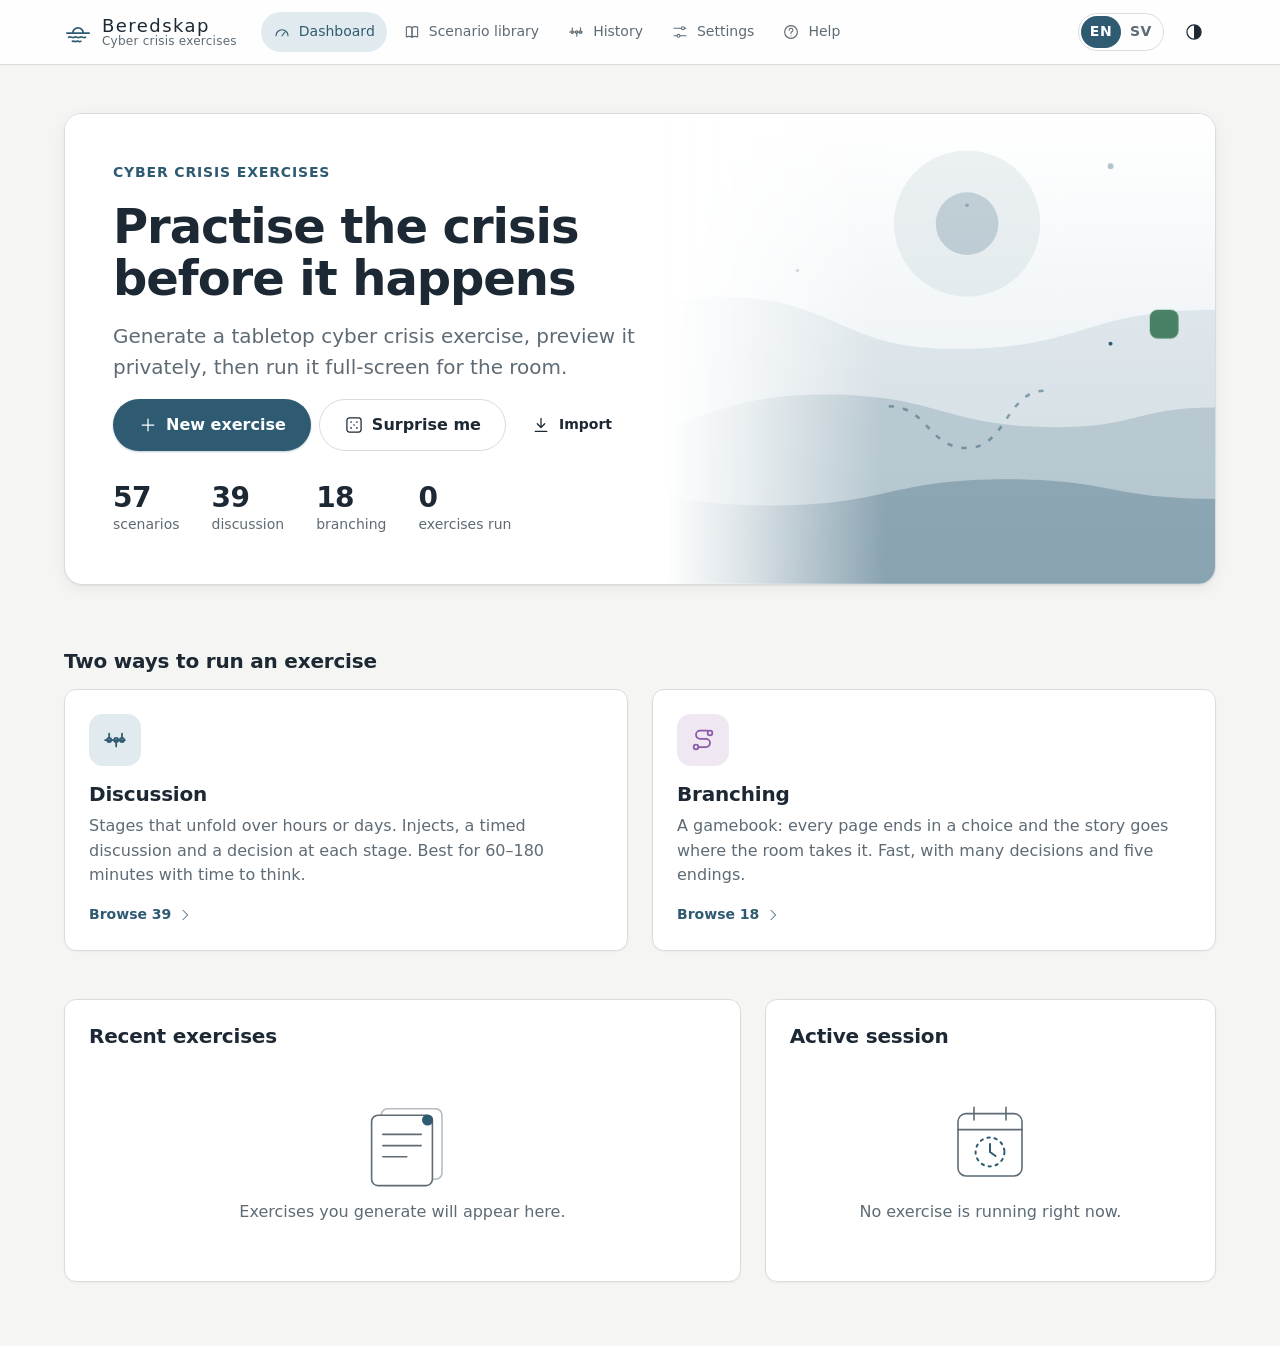
==== commit 3ac37456: "Add s39 "Election Night" (news media) Fifteen minutes after the polls close, ransomware stops the pu" ====
--- a/index.html
+++ b/index.html
@@ -113,6 +113,7 @@
   <script src="js/scenarios/s36-claims-fraud.js"></script>
   <script src="js/scenarios/s37-underwriting-ai.js"></script>
   <script src="js/scenarios/s38-source-protection.js"></script>
+  <script src="js/scenarios/s39-election-night.js"></script>
   <script src="js/scenarios/b11-reply-all.js"></script>
   <script src="js/scenarios/b12-logic-bomb.js"></script>
   <script src="js/scenarios/b13-gpu-lab.js"></script>
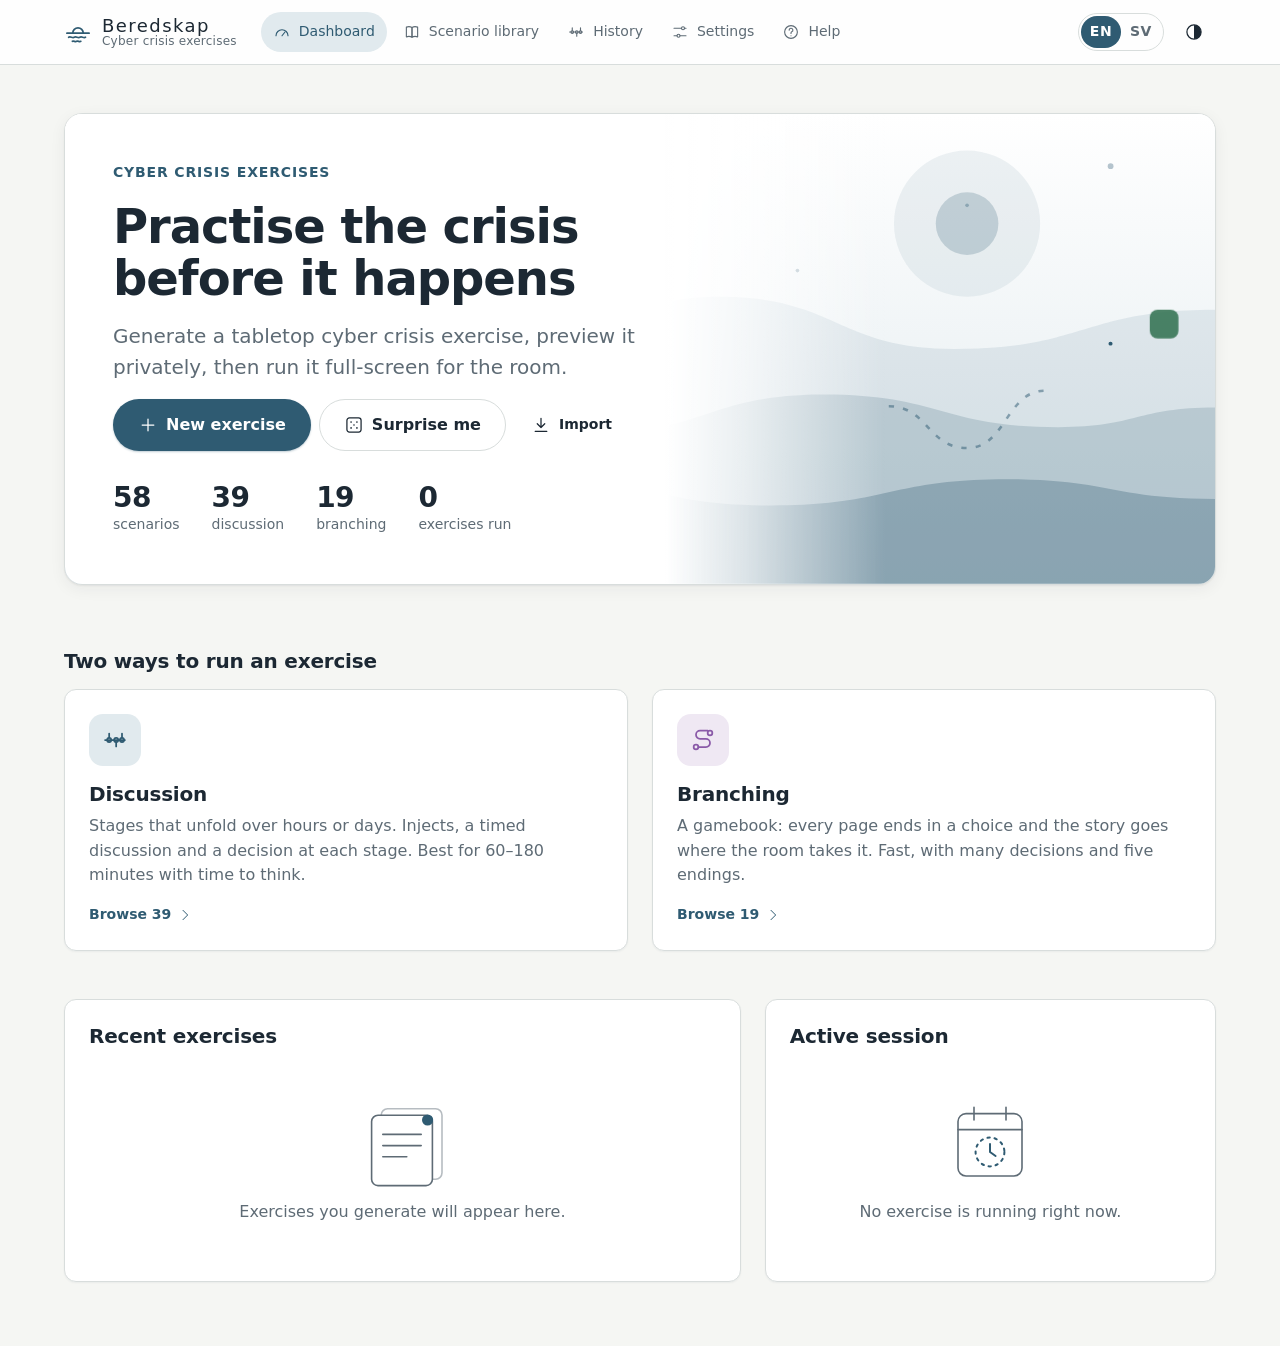
==== commit 361370f5: "Add b19 "Published at 05:58" (news media, branching) Co-Authored-By: Claude Opus 5.5 <noreply@anthro" ====
--- a/index.html
+++ b/index.html
@@ -122,6 +122,7 @@
   <script src="js/scenarios/b16-restore-day.js"></script>
   <script src="js/scenarios/b17-ai-agent.js"></script>
   <script src="js/scenarios/b18-insurer-ransomware.js"></script>
+  <script src="js/scenarios/b19-newsroom-hijack.js"></script>
   <!-- ui -->
   <script src="js/ui/router.js"></script>
   <script src="js/ui/sync.js"></script>
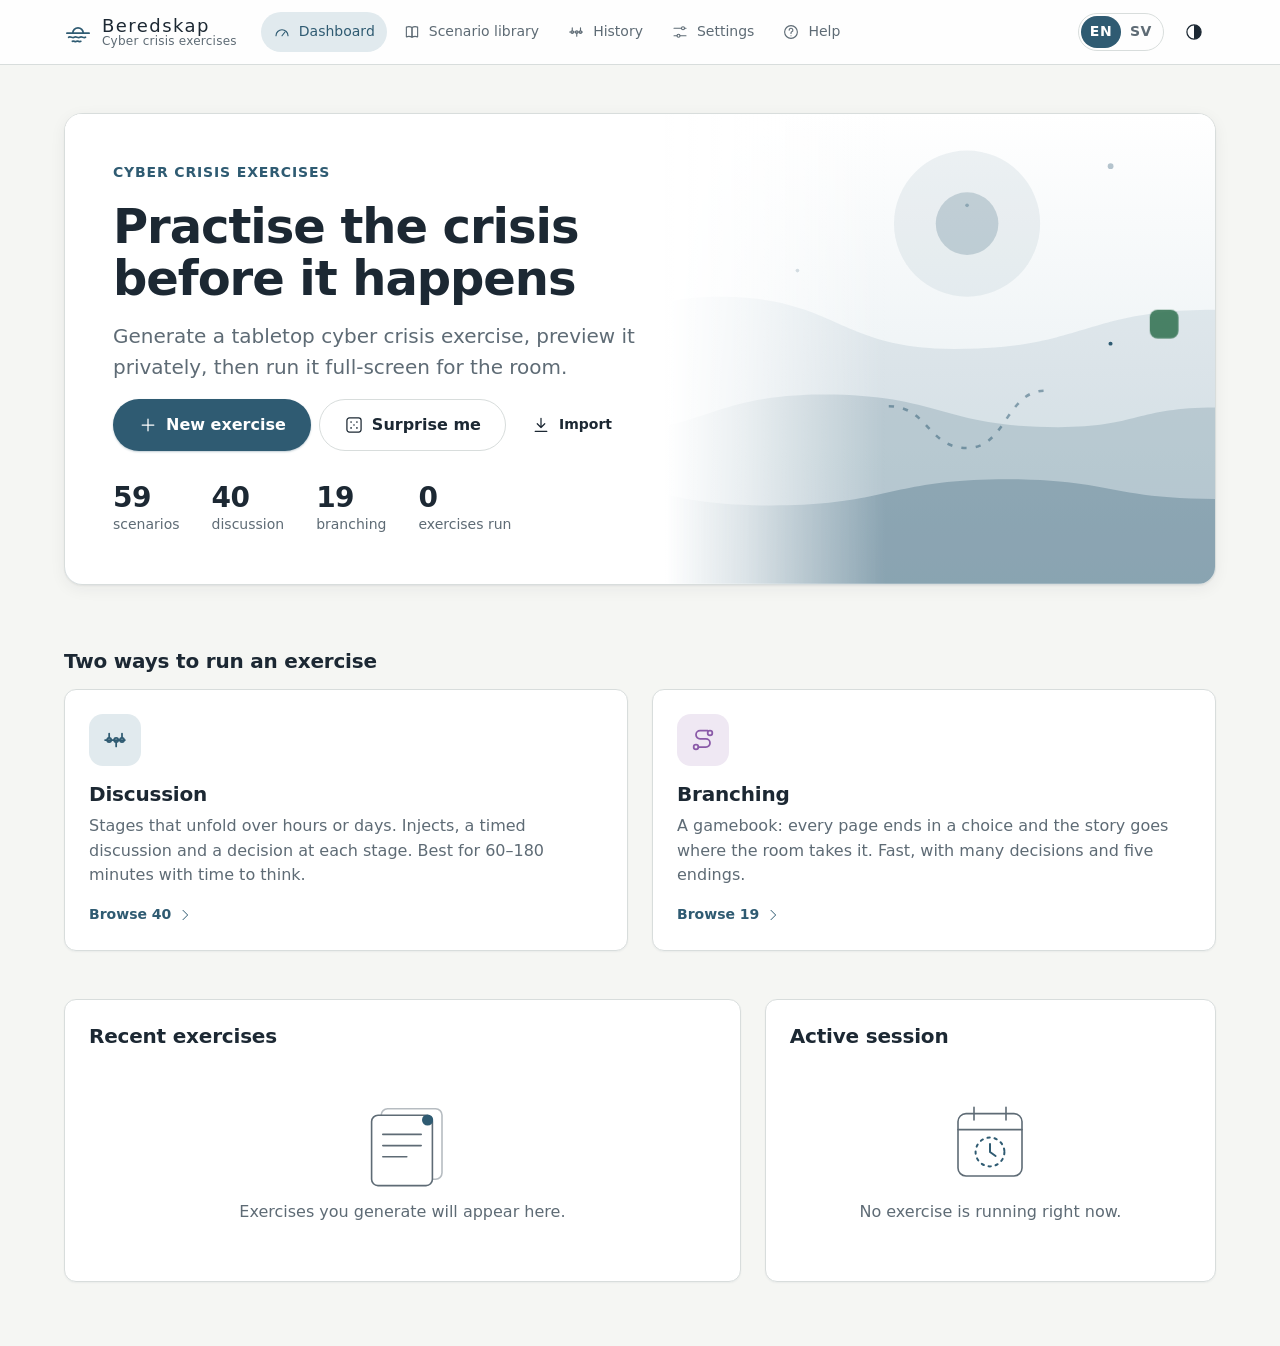
==== commit 78b7a2f2: "Add s40 "Payday" (government agency) Co-Authored-By: Claude Opus 5.5 <noreply@anthropic.com>" ====
--- a/index.html
+++ b/index.html
@@ -114,6 +114,7 @@
   <script src="js/scenarios/s37-underwriting-ai.js"></script>
   <script src="js/scenarios/s38-source-protection.js"></script>
   <script src="js/scenarios/s39-election-night.js"></script>
+  <script src="js/scenarios/s40-benefits-outage.js"></script>
   <script src="js/scenarios/b11-reply-all.js"></script>
   <script src="js/scenarios/b12-logic-bomb.js"></script>
   <script src="js/scenarios/b13-gpu-lab.js"></script>
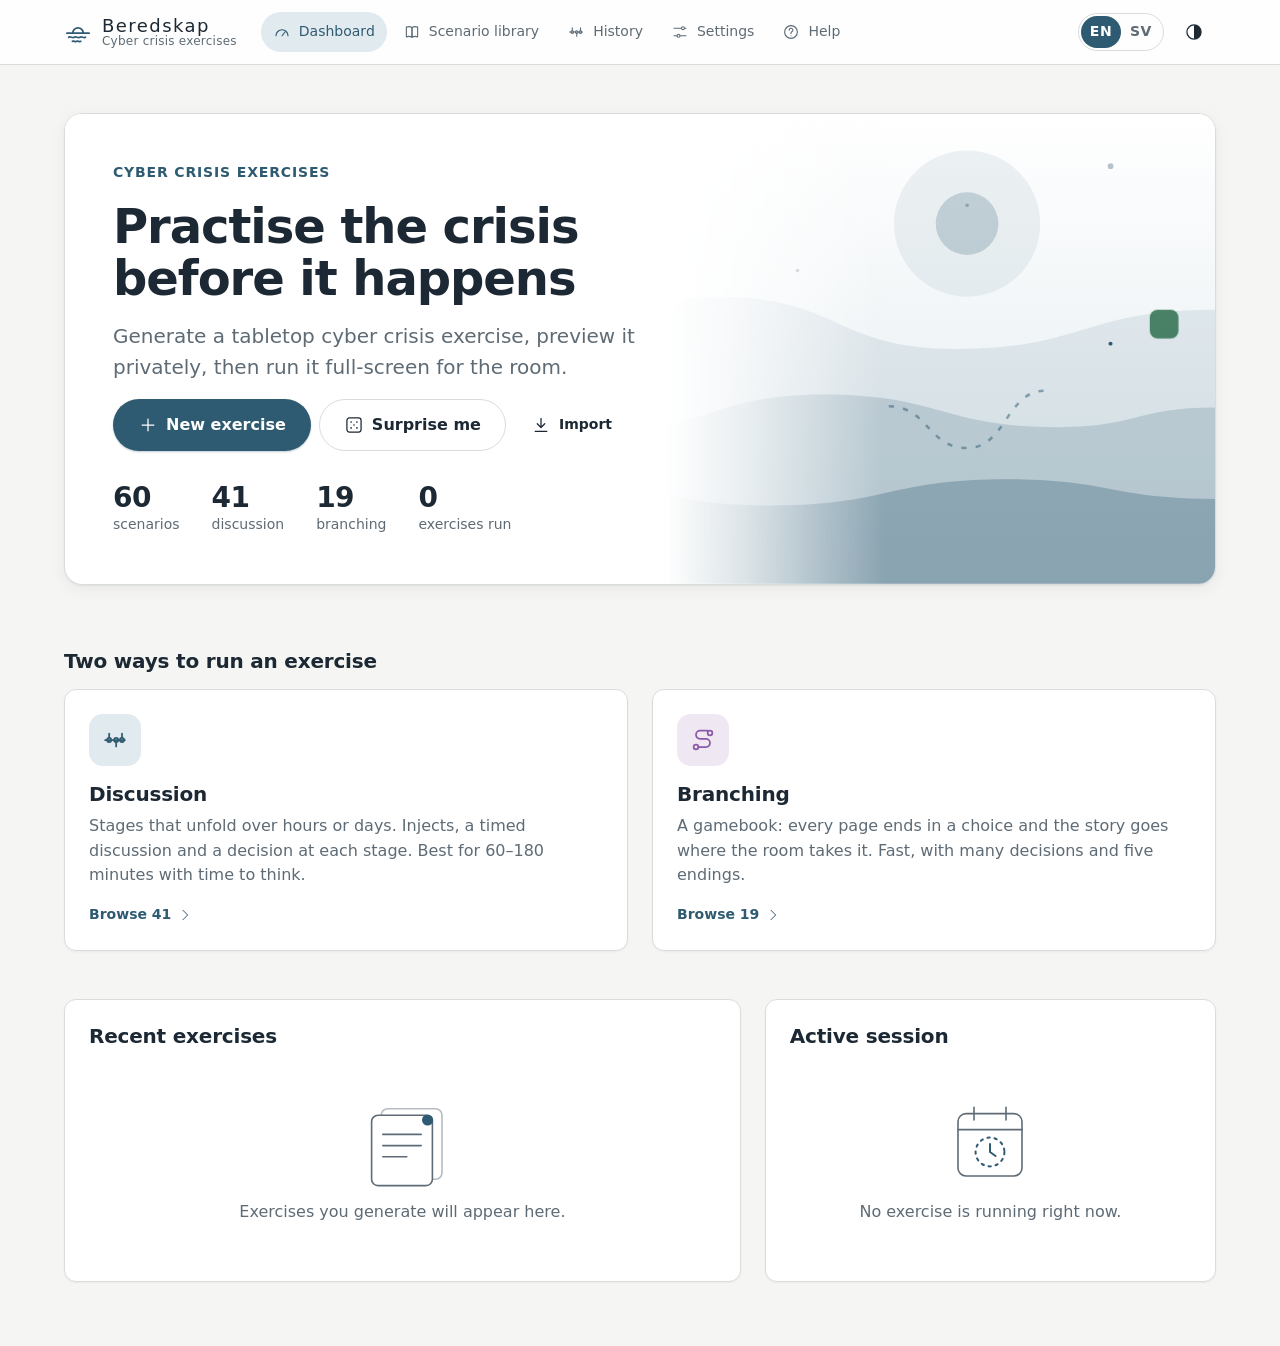
==== commit a2ed375a: "Add s41 "The Fake Evacuation" (government agency) Co-Authored-By: Claude Opus 5.5 <noreply@anthropic" ====
--- a/index.html
+++ b/index.html
@@ -115,6 +115,7 @@
   <script src="js/scenarios/s38-source-protection.js"></script>
   <script src="js/scenarios/s39-election-night.js"></script>
   <script src="js/scenarios/s40-benefits-outage.js"></script>
+  <script src="js/scenarios/s41-public-warning-spoof.js"></script>
   <script src="js/scenarios/b11-reply-all.js"></script>
   <script src="js/scenarios/b12-logic-bomb.js"></script>
   <script src="js/scenarios/b13-gpu-lab.js"></script>
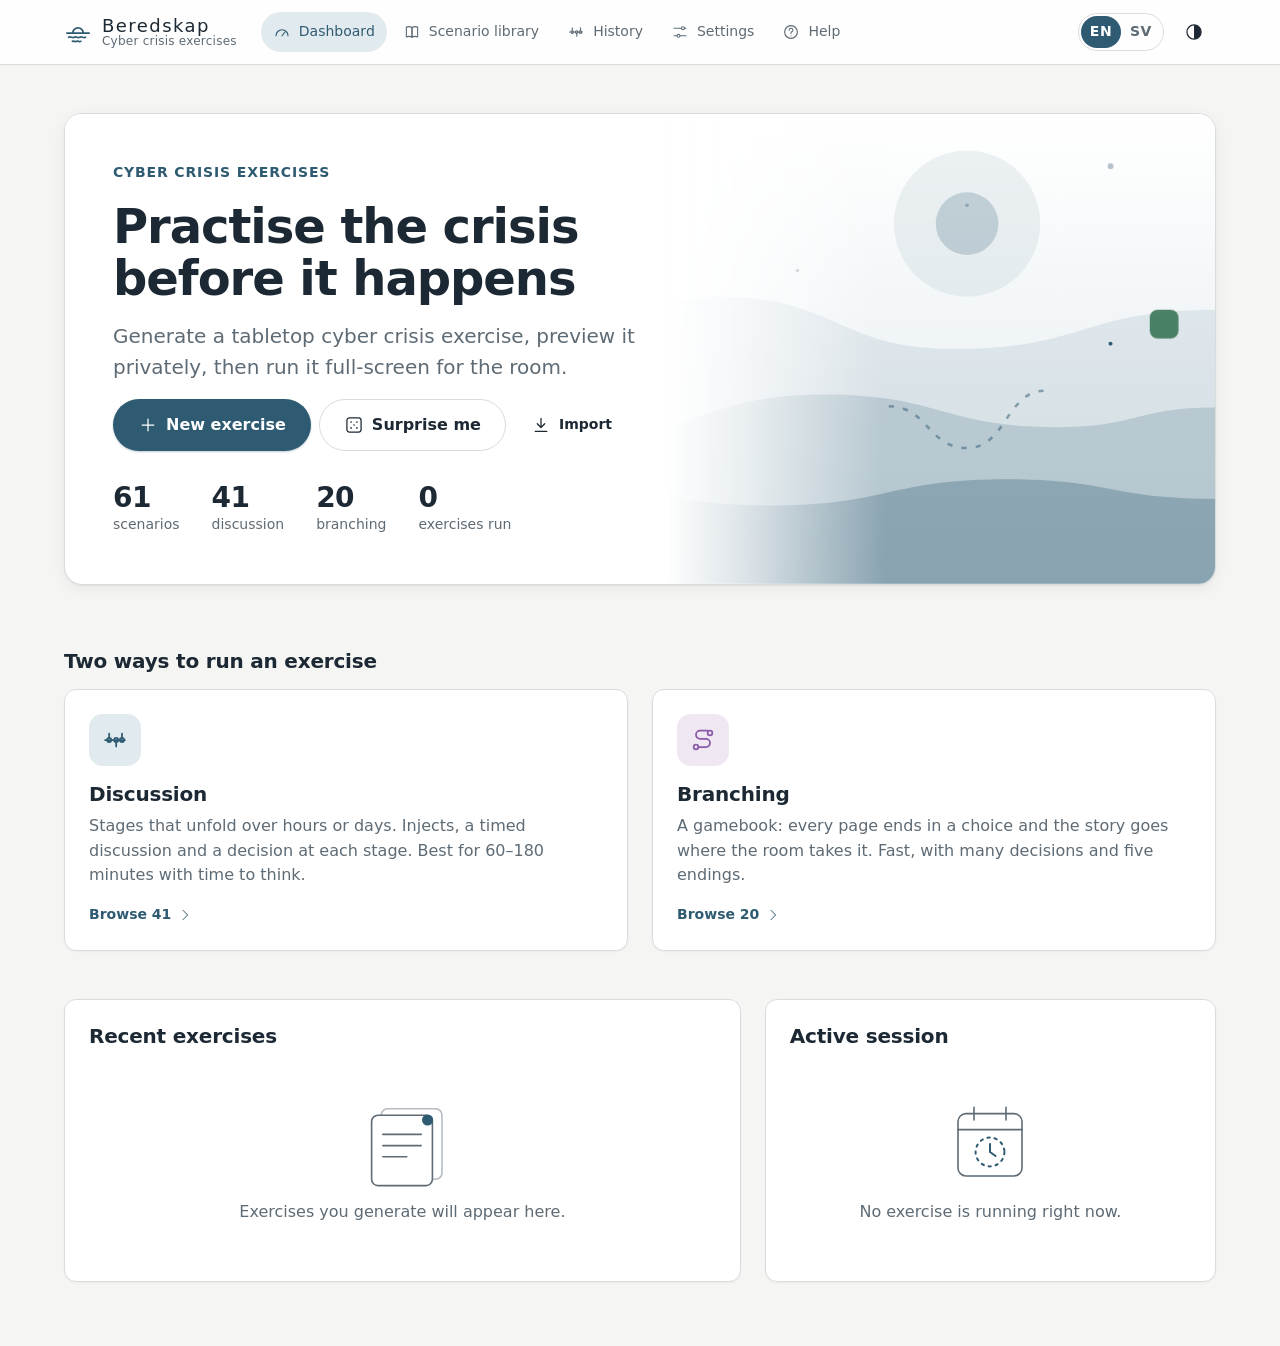
==== commit 2596f0be: "Add b20 "Protected Identities" (government agency, branching) Co-Authored-By: Claude Opus 5.5 <norep" ====
--- a/index.html
+++ b/index.html
@@ -125,6 +125,7 @@
   <script src="js/scenarios/b17-ai-agent.js"></script>
   <script src="js/scenarios/b18-insurer-ransomware.js"></script>
   <script src="js/scenarios/b19-newsroom-hijack.js"></script>
+  <script src="js/scenarios/b20-protected-identity.js"></script>
   <!-- ui -->
   <script src="js/ui/router.js"></script>
   <script src="js/ui/sync.js"></script>
